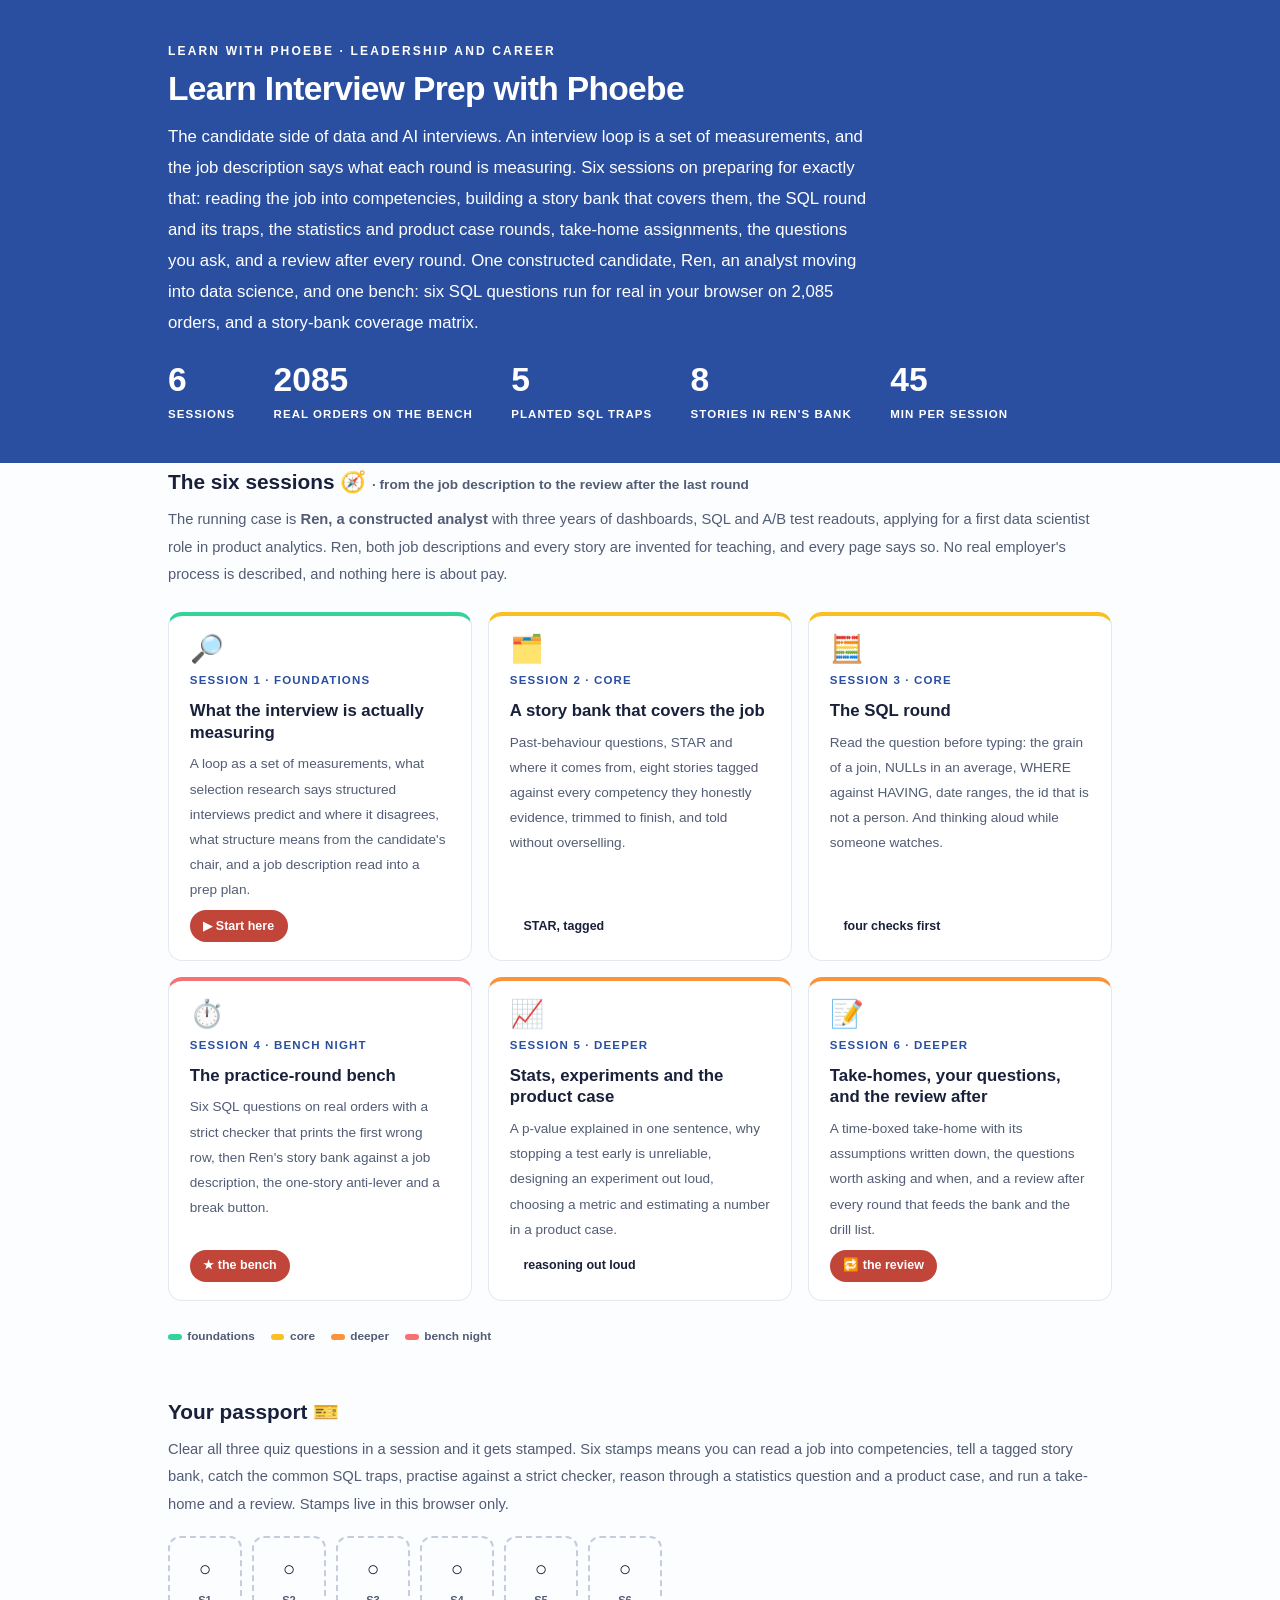
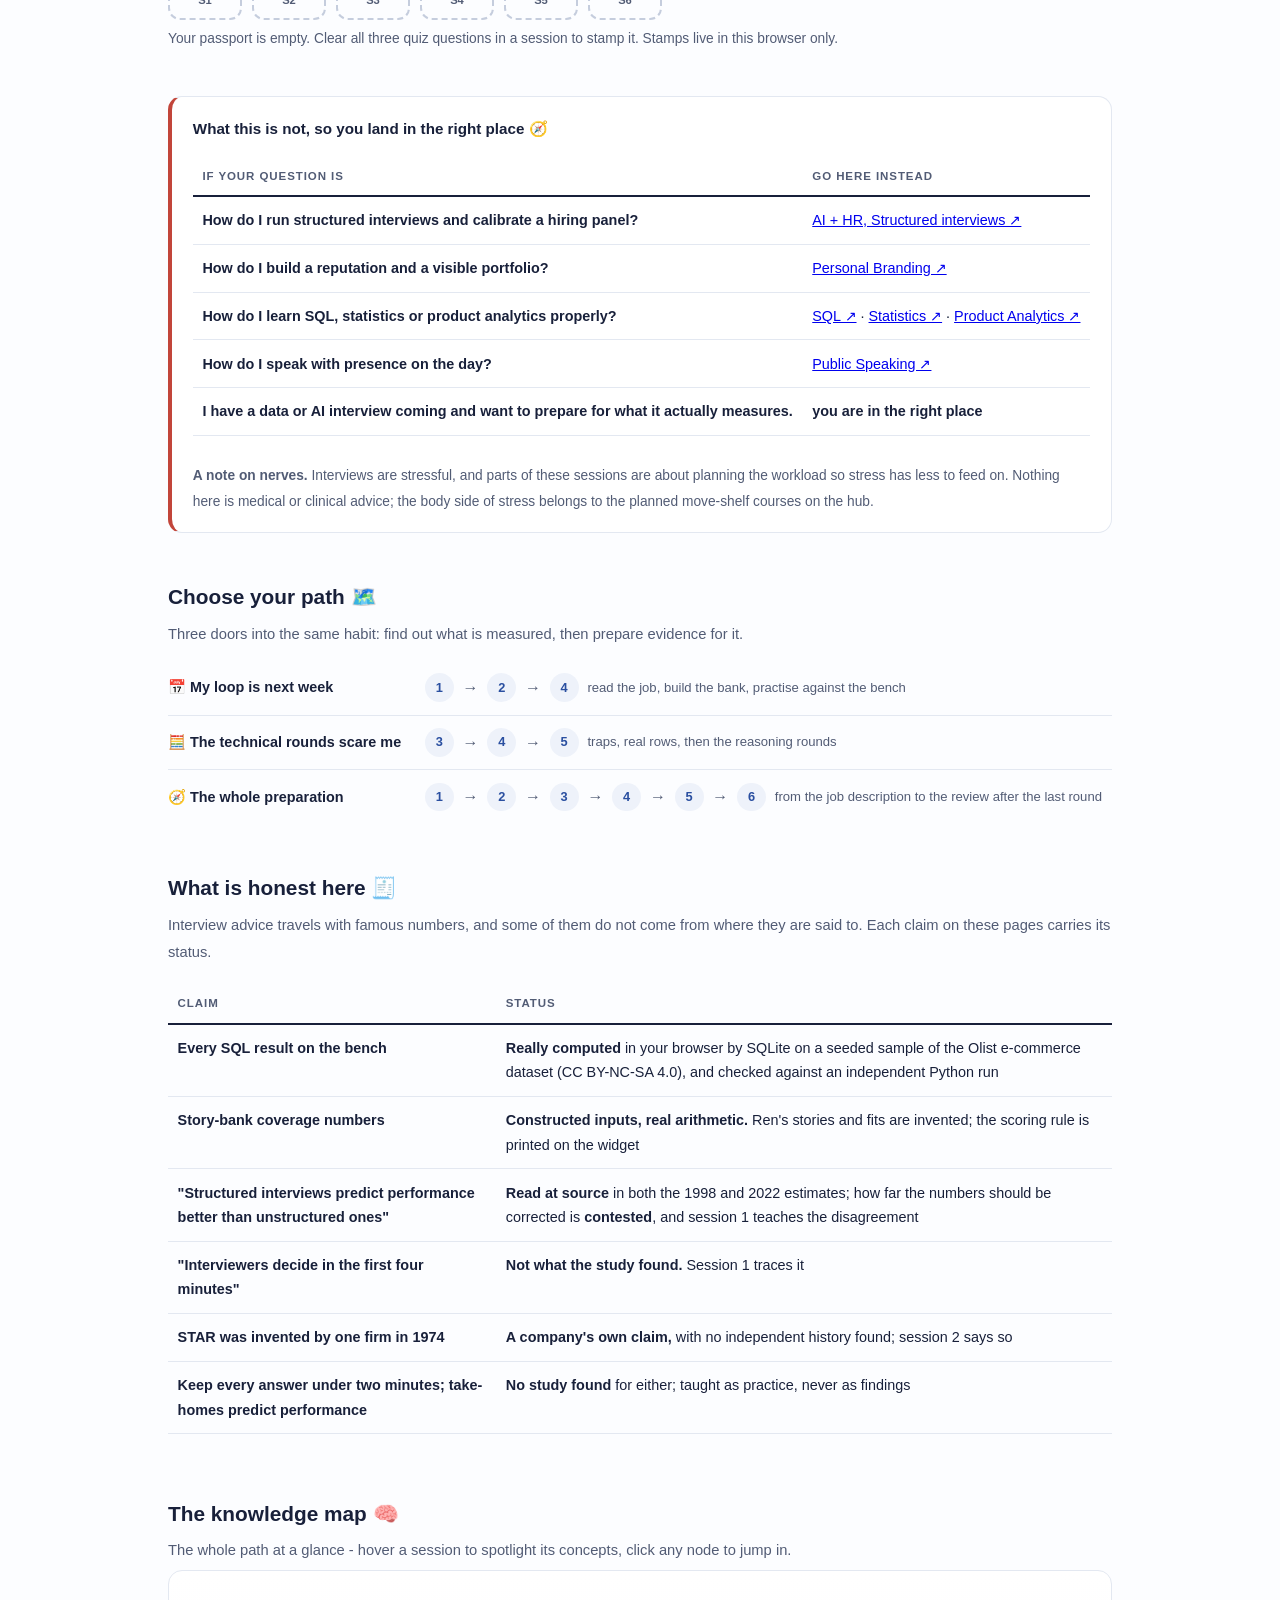
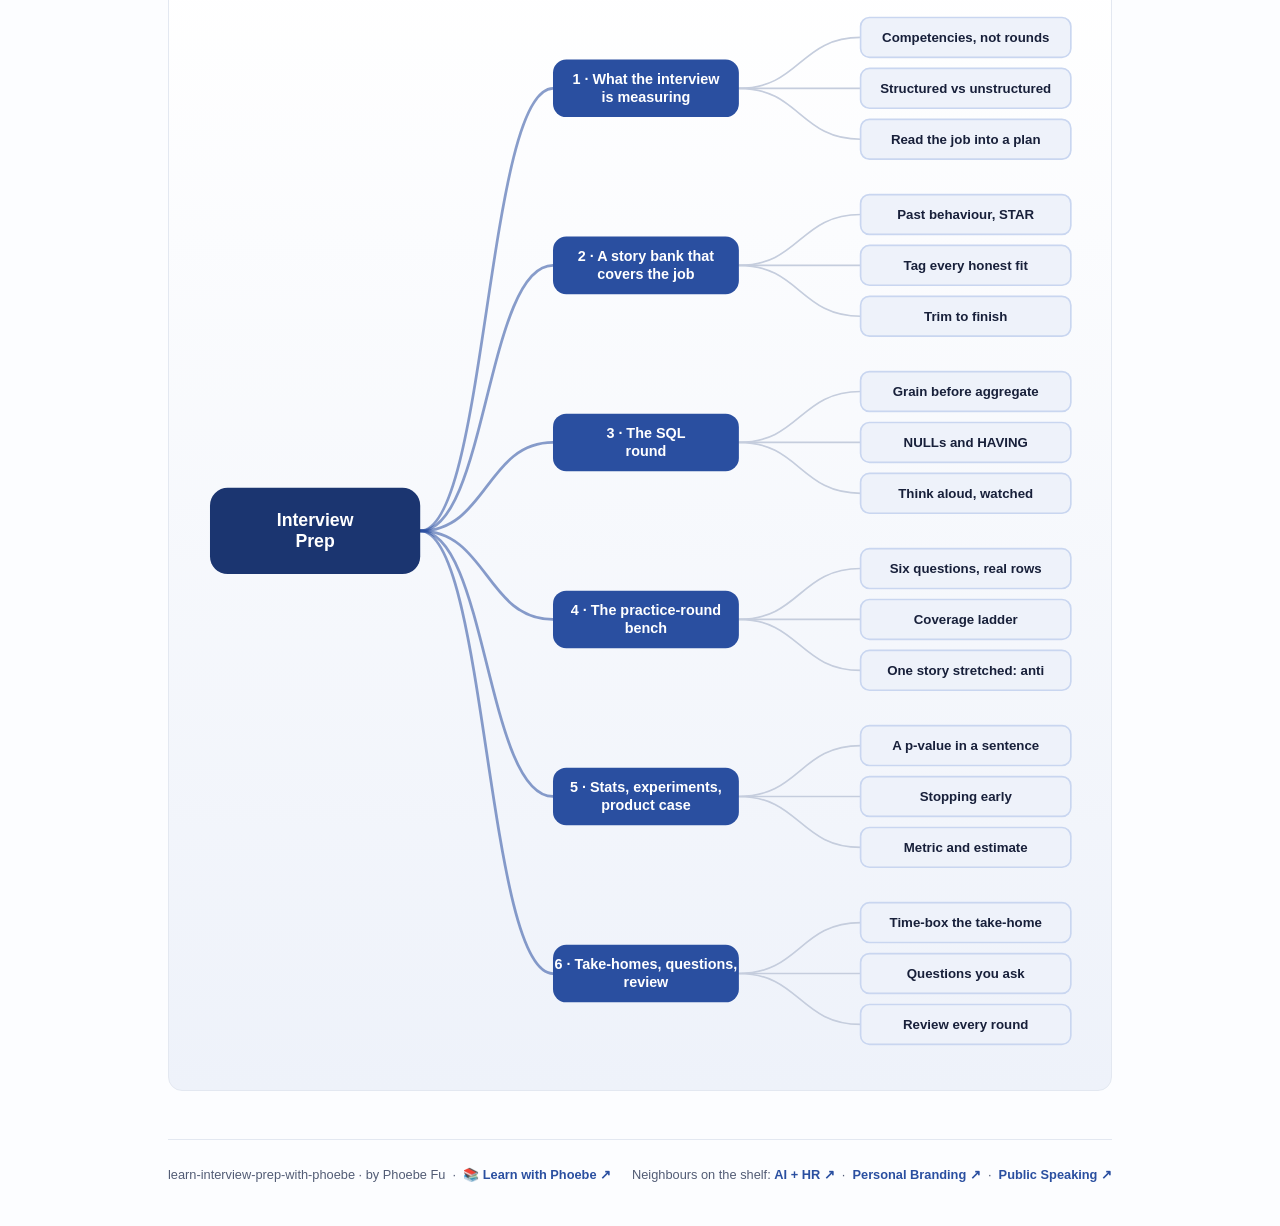
==== index.html @ da86c3b6 "Build learn-interview-prep-with-phoebe: six sessions, landing page and in-browser bench All pages pa" ====
<!DOCTYPE html>
<html lang="en">
<head>
<meta charset="UTF-8">
<meta name="viewport" content="width=device-width, initial-scale=1.0">
<!-- social:start -->
<meta name="description" content="Six sessions on the candidate side of data and AI interviews: reading a job description into competencies, a story bank that covers the job, the SQL round, a practice bench with six SQL questions run on real orders in your browser, the statistics and product case rounds, take-homes, the questions you ask and the review after. Free, by Phoebe Fu.">
<meta property="og:type" content="website">
<meta property="og:site_name" content="Learn with Phoebe">
<meta property="og:title" content="Learn Interview Prep with Phoebe">
<meta property="og:description" content="Prepare for what the interview measures. Six sessions, one constructed candidate, a real SQL round in your browser and a story-bank coverage matrix that can report a worse number.">
<meta property="og:url" content="https://phoebefu6.github.io/learn-interview-prep-with-phoebe/">
<meta property="og:image" content="https://phoebefu6.github.io/learn-interview-prep-with-phoebe/assets/og-cover.png">
<meta property="og:image:width" content="1200">
<meta property="og:image:height" content="630">
<meta name="twitter:card" content="summary_large_image">
<meta name="twitter:title" content="Learn Interview Prep with Phoebe">
<meta name="twitter:description" content="The candidate side of data and AI interviews: competencies, stories, SQL on real rows, and the review after.">
<meta name="twitter:image" content="https://phoebefu6.github.io/learn-interview-prep-with-phoebe/assets/og-cover.png">
<!-- social:end -->
<title>Learn Interview Prep with Phoebe</title>
<link rel="stylesheet" href="assets/style.css?v=15">
<style>

  .stats-row { display: flex; gap: 2.4rem; margin-top: 1.5rem; flex-wrap: wrap; }
  .stat b { display: block; font-size: 2.1rem; font-weight: 800; line-height: 1.05; font-variant-numeric: tabular-nums; }
  .stat span { font-size: .72rem; opacity: 1; text-transform: uppercase; letter-spacing: .09em; font-weight: 600; }

  .course-grid { display: grid; grid-template-columns: repeat(auto-fit, minmax(17rem, 1fr)); gap: 1rem; margin-top: 1.5rem; }
  .course-card {
    border: 1px solid var(--hairline);
    border-top: 4px solid var(--diff, var(--indigo));
    border-radius: var(--radius);
    padding: 1.2rem 1.3rem 1.1rem;
    display: flex;
    flex-direction: column;
    gap: .5rem;
    text-decoration: none;
    color: var(--ink);
    background: #fff;
    transition: box-shadow .15s ease, border-color .15s ease, transform .15s ease;
    position: relative;
  }
  .course-card:hover { border-color: var(--indigo-soft); border-top-color: var(--diff, var(--indigo)); box-shadow: 0 8px 28px rgba(var(--shadow-rgb),.16); transform: translateY(-3px); }
  .course-card .cicon { font-size: 1.7rem; line-height: 1; }
  .course-card .cnum { font-size: .72rem; font-weight: 700; color: var(--indigo); text-transform: uppercase; letter-spacing: .1em; }
  .course-card h3 { font-size: 1.05rem; font-weight: 800; line-height: 1.3; }
  .course-card p { font-size: .85rem; color: var(--muted); flex: 1; }
  .course-card .meta { display: flex; gap: .4rem; flex-wrap: wrap; }

  .diff-legend { display: flex; gap: 1rem; margin-top: 1.6rem; font-size: .74rem; color: var(--muted); font-weight: 600; flex-wrap: wrap; }
  .diff-legend i { display: inline-block; width: .85rem; height: .35rem; border-radius: 999px; margin-right: .35rem; vertical-align: middle; }

  .paths { margin-top: 2.6rem; }
  .paths h2 { font-size: 1.3rem; font-weight: 800; margin-bottom: .3rem; }
  .paths .plede { color: var(--muted); font-size: .92rem; margin-bottom: .8rem; }
  .path { display: flex; gap: .55rem; align-items: center; padding: .75rem 0; border-bottom: .5px solid var(--hairline); flex-wrap: wrap; }
  .path:last-child { border-bottom: none; }
  .path b { min-width: 15.5rem; font-size: .9rem; }
  .path .pstep { background: var(--indigo-50); color: var(--indigo); border-radius: 999px; padding: .16rem .68rem; font-weight: 700; font-size: .8rem; text-decoration: none; transition: all .12s ease; }
  .path .pstep:hover { background: var(--indigo); color: #fff; }
  .path .parr { color: var(--muted); font-weight: 700; }

  .mm-section { margin-top: 1.6rem; }
  .mm-section h2 { font-size: 1.3rem; font-weight: 800; margin-bottom: .2rem; }
  .mm-section .mm-lede { color: var(--muted); font-size: .92rem; margin-bottom: .4rem; }
  .mm-wrap { border: 1px solid var(--hairline); border-radius: var(--radius); background: linear-gradient(180deg,#fff,var(--indigo-50)); padding: .6rem; overflow-x: auto; }
  .mm-svg { width: 100%; height: auto; display: block; max-width: 60rem; margin: 0 auto; min-width: 34rem; }
  .mm-link { cursor: pointer; text-decoration: none; }
  .mm-node rect { transition: opacity .15s ease, filter .15s ease; }
  .mm-node text { pointer-events: none; }
  .mm-link:hover .mm-node rect { filter: brightness(1.06); }
  .mm-edge { transition: opacity .15s ease; }

  .not-this { border: 1px solid var(--hairline); border-left: 4px solid var(--clay); border-radius: var(--radius); background: #fff; padding: 1.1rem 1.3rem; margin-top: 1.2rem; }
  .not-this h3 { font-size: .95rem; font-weight: 800; margin-bottom: .5rem; }
</style>
</head>
<body>
<header class="masthead">
  <div class="wrap">
    <div class="eyebrow">Learn with Phoebe · Leadership and career</div>
    <h1>Learn <span class="accent">Interview Prep</span> with Phoebe</h1>
    <p class="sub">The candidate side of data and AI interviews. An interview loop is a set of measurements, and the job description says what each round is measuring. Six sessions on preparing for exactly that: reading the job into competencies, building a story bank that covers them, the SQL round and its traps, the statistics and product case rounds, take-home assignments, the questions you ask, and a review after every round. One constructed candidate, Ren, an analyst moving into data science, and one bench: six SQL questions run for real in your browser on 2,085 orders, and a story-bank coverage matrix.</p>
    <div class="stats-row">
      <div class="stat"><b data-count="6">6</b><span>sessions</span></div>
      <div class="stat"><b data-count="2085">2,085</b><span>real orders on the bench</span></div>
      <div class="stat"><b data-count="5">5</b><span>planted SQL traps</span></div>
      <div class="stat"><b data-count="8">8</b><span>stories in Ren's bank</span></div>
      <div class="stat"><b data-count="45">45</b><span>min per session</span></div>
    </div>
  </div>
</header>
<main class="wrap">
  <section class="section">
    <div class="paths" style="margin-top:0">
      <h2>The six sessions 🧭 <span style="font-size:.85rem;font-weight:600;color:var(--muted)">· from the job description to the review after the last round</span></h2>
      <p class="plede">The running case is <strong>Ren, a constructed analyst</strong> with three years of dashboards, SQL and A/B test readouts, applying for a first data scientist role in product analytics. Ren, both job descriptions and every story are invented for teaching, and every page says so. No real employer's process is described, and nothing here is about pay.</p>
    </div>
    <div class="course-grid">
      <a class="course-card" href="courses/01-what-the-interview-measures.html" style="--diff:#34D399">
        <span class="cicon">🔎</span>
        <span class="cnum">Session 1 · foundations</span>
        <h3>What the interview is actually measuring</h3>
        <p>A loop as a set of measurements, what selection research says structured interviews predict and where it disagrees, what structure means from the candidate's chair, and a job description read into a prep plan.</p>
        <span class="meta"><span class="pill amber">▶ Start here</span></span>
      </a>
      <a class="course-card" href="courses/02-a-story-bank.html" style="--diff:#FBBF24">
        <span class="cicon">🗂️</span>
        <span class="cnum">Session 2 · core</span>
        <h3>A story bank that covers the job</h3>
        <p>Past-behaviour questions, STAR and where it comes from, eight stories tagged against every competency they honestly evidence, trimmed to finish, and told without overselling.</p>
        <span class="meta"><span class="pill">STAR, tagged</span></span>
      </a>
      <a class="course-card" href="courses/03-the-sql-round.html" style="--diff:#FBBF24">
        <span class="cicon">🧮</span>
        <span class="cnum">Session 3 · core</span>
        <h3>The SQL round</h3>
        <p>Read the question before typing: the grain of a join, NULLs in an average, WHERE against HAVING, date ranges, the id that is not a person. And thinking aloud while someone watches.</p>
        <span class="meta"><span class="pill">four checks first</span></span>
      </a>
      <a class="course-card" href="courses/04-the-practice-round-bench.html" style="--diff:#F87171">
        <span class="cicon">⏱️</span>
        <span class="cnum">Session 4 · bench night</span>
        <h3>The practice-round bench</h3>
        <p>Six SQL questions on real orders with a strict checker that prints the first wrong row, then Ren's story bank against a job description, the one-story anti-lever and a break button.</p>
        <span class="meta"><span class="pill amber">★ the bench</span></span>
      </a>
      <a class="course-card" href="courses/05-stats-and-the-product-case.html" style="--diff:#FB923C">
        <span class="cicon">📈</span>
        <span class="cnum">Session 5 · deeper</span>
        <h3>Stats, experiments and the product case</h3>
        <p>A p-value explained in one sentence, why stopping a test early is unreliable, designing an experiment out loud, choosing a metric and estimating a number in a product case.</p>
        <span class="meta"><span class="pill">reasoning out loud</span></span>
      </a>
      <a class="course-card" href="courses/06-take-homes-and-the-review.html" style="--diff:#FB923C">
        <span class="cicon">📝</span>
        <span class="cnum">Session 6 · deeper</span>
        <h3>Take-homes, your questions, and the review after</h3>
        <p>A time-boxed take-home with its assumptions written down, the questions worth asking and when, and a review after every round that feeds the bank and the drill list.</p>
        <span class="meta"><span class="pill amber">🔁 the review</span></span>
      </a>
    </div>
    <div class="diff-legend">
      <span><i style="background:#34D399"></i>foundations</span>
      <span><i style="background:#FBBF24"></i>core</span>
      <span><i style="background:#FB923C"></i>deeper</span>
      <span><i style="background:#F87171"></i>bench night</span>
    </div>
  </section>
  <section class="section">
    <div class="paths" style="margin-top:0">
      <h2>Your passport 🎫</h2>
      <p class="plede">Clear all three quiz questions in a session and it gets stamped. Six stamps means you can read a job into competencies, tell a tagged story bank, catch the common SQL traps, practise against a strict checker, reason through a statistics question and a product case, and run a take-home and a review. Stamps live in this browser only.</p>
    </div>
    <div class="pp-strip"></div>
  </section>
  <section class="section">
    <div class="not-this">
      <h3>What this is not, so you land in the right place 🧭</h3>
      <table class="clean">
        <tr><th>If your question is</th><th>Go here instead</th></tr>
        <tr><td>How do I run structured interviews and calibrate a hiring panel?</td><td><a href="https://phoebefu6.github.io/learn-ai-hr-with-phoebe/courses/b5-structured-interviews.html">AI + HR, Structured interviews ↗</a></td></tr>
        <tr><td>How do I build a reputation and a visible portfolio?</td><td><a href="https://phoebefu6.github.io/learn-personal-branding-with-phoebe/">Personal Branding ↗</a></td></tr>
        <tr><td>How do I learn SQL, statistics or product analytics properly?</td><td><a href="https://phoebefu6.github.io/learn-sql-with-phoebe/">SQL ↗</a> · <a href="https://phoebefu6.github.io/learn-statistics-with-phoebe/">Statistics ↗</a> · <a href="https://phoebefu6.github.io/learn-product-analytics-with-phoebe/">Product Analytics ↗</a></td></tr>
        <tr><td>How do I speak with presence on the day?</td><td><a href="https://phoebefu6.github.io/learn-public-speaking-with-phoebe/">Public Speaking ↗</a></td></tr>
        <tr><td><strong>I have a data or AI interview coming and want to prepare for what it actually measures.</strong></td><td><strong>you are in the right place</strong></td></tr>
      </table>
      <p style="margin-top:.7rem;font-size:.86rem;color:var(--muted)"><strong>A note on nerves.</strong> Interviews are stressful, and parts of these sessions are about planning the workload so stress has less to feed on. Nothing here is medical or clinical advice; the body side of stress belongs to the planned move-shelf courses on the hub.</p>
    </div>
  </section>
  <section class="section">
    <div class="paths">
      <h2>Choose your path 🗺️</h2>
      <p class="plede">Three doors into the same habit: find out what is measured, then prepare evidence for it.</p>
      <div class="path"><b>📅 My loop is next week</b>
        <a class="pstep" href="courses/01-what-the-interview-measures.html">1</a><span class="parr">→</span>
        <a class="pstep" href="courses/02-a-story-bank.html">2</a><span class="parr">→</span>
        <a class="pstep" href="courses/04-the-practice-round-bench.html">4</a>
        <span style="font-size:.82rem;color:var(--muted)">read the job, build the bank, practise against the bench</span>
      </div>
      <div class="path"><b>🧮 The technical rounds scare me</b>
        <a class="pstep" href="courses/03-the-sql-round.html">3</a><span class="parr">→</span>
        <a class="pstep" href="courses/04-the-practice-round-bench.html">4</a><span class="parr">→</span>
        <a class="pstep" href="courses/05-stats-and-the-product-case.html">5</a>
        <span style="font-size:.82rem;color:var(--muted)">traps, real rows, then the reasoning rounds</span>
      </div>
      <div class="path"><b>🧭 The whole preparation</b>
        <a class="pstep" href="courses/01-what-the-interview-measures.html">1</a><span class="parr">→</span>
        <a class="pstep" href="courses/02-a-story-bank.html">2</a><span class="parr">→</span>
        <a class="pstep" href="courses/03-the-sql-round.html">3</a><span class="parr">→</span>
        <a class="pstep" href="courses/04-the-practice-round-bench.html">4</a><span class="parr">→</span>
        <a class="pstep" href="courses/05-stats-and-the-product-case.html">5</a><span class="parr">→</span>
        <a class="pstep" href="courses/06-take-homes-and-the-review.html">6</a>
        <span style="font-size:.82rem;color:var(--muted)">from the job description to the review after the last round</span>
      </div>
    </div>
  </section>
  <section class="section">
    <div class="paths" style="margin-top:0">
      <h2>What is honest here 🧾</h2>
      <p class="plede">Interview advice travels with famous numbers, and some of them do not come from where they are said to. Each claim on these pages carries its status.</p>
    </div>
    <table class="clean">
      <tr><th>Claim</th><th>Status</th></tr>
      <tr><td>Every SQL result on the bench</td><td><strong>Really computed</strong> in your browser by SQLite on a seeded sample of the Olist e-commerce dataset (CC BY-NC-SA 4.0), and checked against an independent Python run</td></tr>
      <tr><td>Story-bank coverage numbers</td><td><strong>Constructed inputs, real arithmetic.</strong> Ren's stories and fits are invented; the scoring rule is printed on the widget</td></tr>
      <tr><td>"Structured interviews predict performance better than unstructured ones"</td><td><strong>Read at source</strong> in both the 1998 and 2022 estimates; how far the numbers should be corrected is <strong>contested</strong>, and session 1 teaches the disagreement</td></tr>
      <tr><td>"Interviewers decide in the first four minutes"</td><td><strong>Not what the study found.</strong> Session 1 traces it</td></tr>
      <tr><td>STAR was invented by one firm in 1974</td><td><strong>A company's own claim,</strong> with no independent history found; session 2 says so</td></tr>
      <tr><td>Keep every answer under two minutes; take-homes predict performance</td><td><strong>No study found</strong> for either; taught as practice, never as findings</td></tr>
    </table>
  </section>
  <section class="section mm-section">
    <h2>The knowledge map 🧠</h2>
    <p class="mm-lede">The whole path at a glance - hover a session to spotlight its concepts, click any node to jump in.</p>
    <div class="mm-wrap"><div id="mindmap"></div></div>
  </section>
  <footer class="pagefoot">
    <span>learn-interview-prep-with-phoebe · by Phoebe Fu &nbsp;·&nbsp; 📚 <a href="https://phoebefu6.github.io/learn-with-phoebe/">Learn with Phoebe ↗</a></span>
    <span>Neighbours on the shelf: <a href="https://phoebefu6.github.io/learn-ai-hr-with-phoebe/">AI + HR ↗</a> &nbsp;·&nbsp; <a href="https://phoebefu6.github.io/learn-personal-branding-with-phoebe/">Personal Branding ↗</a> &nbsp;·&nbsp; <a href="https://phoebefu6.github.io/learn-public-speaking-with-phoebe/">Public Speaking ↗</a></span>
  </footer>
</main>
<script>
window.MINDMAP_DATA = {
 "title": "Interview\nPrep",
 "centerColor": "#1B3570",
 "sessions": [
  {
   "label": "What the interview\nis measuring",
   "href": "courses/01-what-the-interview-measures.html",
   "color": "#34D399",
   "concepts": [
    {
     "label": "Competencies, not rounds",
     "href": "courses/01-what-the-interview-measures.html"
    },
    {
     "label": "Structured vs unstructured",
     "href": "courses/01-what-the-interview-measures.html"
    },
    {
     "label": "Read the job into a plan",
     "href": "courses/01-what-the-interview-measures.html"
    }
   ]
  },
  {
   "label": "A story bank that\ncovers the job",
   "href": "courses/02-a-story-bank.html",
   "color": "#FBBF24",
   "concepts": [
    {
     "label": "Past behaviour, STAR",
     "href": "courses/02-a-story-bank.html"
    },
    {
     "label": "Tag every honest fit",
     "href": "courses/02-a-story-bank.html"
    },
    {
     "label": "Trim to finish",
     "href": "courses/02-a-story-bank.html"
    }
   ]
  },
  {
   "label": "The SQL\nround",
   "href": "courses/03-the-sql-round.html",
   "color": "#FBBF24",
   "concepts": [
    {
     "label": "Grain before aggregate",
     "href": "courses/03-the-sql-round.html"
    },
    {
     "label": "NULLs and HAVING",
     "href": "courses/03-the-sql-round.html"
    },
    {
     "label": "Think aloud, watched",
     "href": "courses/03-the-sql-round.html"
    }
   ]
  },
  {
   "label": "The practice-round\nbench",
   "href": "courses/04-the-practice-round-bench.html",
   "color": "#F87171",
   "concepts": [
    {
     "label": "Six questions, real rows",
     "href": "courses/04-the-practice-round-bench.html"
    },
    {
     "label": "Coverage ladder",
     "href": "courses/04-the-practice-round-bench.html"
    },
    {
     "label": "One story stretched: anti",
     "href": "courses/04-the-practice-round-bench.html"
    }
   ]
  },
  {
   "label": "Stats, experiments,\nproduct case",
   "href": "courses/05-stats-and-the-product-case.html",
   "color": "#FB923C",
   "concepts": [
    {
     "label": "A p-value in a sentence",
     "href": "courses/05-stats-and-the-product-case.html"
    },
    {
     "label": "Stopping early",
     "href": "courses/05-stats-and-the-product-case.html"
    },
    {
     "label": "Metric and estimate",
     "href": "courses/05-stats-and-the-product-case.html"
    }
   ]
  },
  {
   "label": "Take-homes, questions,\nreview",
   "href": "courses/06-take-homes-and-the-review.html",
   "color": "#FB923C",
   "concepts": [
    {
     "label": "Time-box the take-home",
     "href": "courses/06-take-homes-and-the-review.html"
    },
    {
     "label": "Questions you ask",
     "href": "courses/06-take-homes-and-the-review.html"
    },
    {
     "label": "Review every round",
     "href": "courses/06-take-homes-and-the-review.html"
    }
   ]
  }
 ]
};
</script>
<script src="assets/mindmap.js?v=1"></script>
<script src="assets/app.js?v=15"></script>
</body>
</html>
---- assets/style.css ----
/* learn-interview-prep-with-phoebe - editorial bold design system
   Accent: cobalt #2A4FA0 · Deep cobalt #1B3570 · Mid cobalt #3A5FB0 · Contrast: coral #C2453A
   (CSS var names still read --indigo/--amber; they hold cobalt and coral.)
   Light surfaces only: the code box and the lightbox scrim are light tints. */

:root {
  --indigo: #2A4FA0;
  --indigo-deep: #1B3570;
  --indigo-mid: #3A5FB0;
  --indigo-soft: #C9D6F0;
  --indigo-50: #EEF2FA;
  --ink: #18203A;
  --muted: #525C75;
  --faint: #C5CDDD;
  --hairline: #E3E8F1;
  --clay: #C2453A;
  --clay-ink: #8E2A22;
  --amber: #C2453A;
  --amber-ink: #8E2A22;
  --amber-50: #FBECEA;
  --paper: #FCFDFF;
  --code-bg: #F4F6FC;
  --code-ink: #18203A;
  --scrim-rgb: 250,251,255;
  --shadow-rgb: 42,79,160;
  --radius: 14px;
}

* { margin: 0; padding: 0; box-sizing: border-box; }

html { font-size: 16px; scroll-behavior: smooth; }
html.zoom-125 { font-size: 20px; }
html.zoom-150 { font-size: 24px; }

body {
  font-family: "Inter", -apple-system, BlinkMacSystemFont, "Segoe UI", Roboto, sans-serif;
  background: var(--paper);
  color: var(--ink);
  line-height: 1.85;
  font-feature-settings: "tnum";
}

.wrap { max-width: 62rem; margin: 0 auto; padding: 0 1.5rem; }

/* ---------- header band ---------- */
.masthead {
  background: var(--indigo);
  color: #fff;
  padding: 2.5rem 0 2.25rem;
}
.masthead .eyebrow {
  font-size: .75rem;
  letter-spacing: .18em;
  text-transform: uppercase;
  opacity: 1;
  font-weight: 600;
}
.masthead h1 {
  font-size: 2.1rem;
  line-height: 1.15;
  font-weight: 800;
  margin: .5rem 0 .75rem;
  letter-spacing: -.02em;
}
.masthead h1 .accent { color: inherit; }
.masthead .sub { font-size: 1.05rem; opacity: 1; max-width: 44rem; }

.chip-row { display: flex; flex-wrap: wrap; gap: .5rem; margin-top: 1.1rem; }
.chip {
  display: inline-flex;
  align-items: center;
  gap: .35rem;
  border-radius: 999px;
  padding: .25rem .8rem;
  font-size: .78rem;
  font-weight: 600;
  white-space: nowrap;
}
.chip.level { background: #fff; color: var(--indigo); }
.chip.audience { background: rgba(255,255,255,.08); color: #fff; border: 1px solid rgba(255,255,255,.35); }
.chip.time { background: var(--ink); color: #fff; font-variant-numeric: tabular-nums; }


/* ---------- agenda band ----------
   Recovered 2026-09-02. These six repos were scaffolded from a stylesheet that had
   lost this block, so .agenda rendered as run-on inline text ~700px tall inside the
   masthead. 87 of 93 repos carry it; these were the exception, and they were also the
   six the estate sweep could not see. See course-builder/references/field-notes.md.

   .a3 does NOT reuse the donor's `color: var(--amber-ink)`: that pair falls below
   4.5:1 against --amber in all six palettes, which is the same failure the sweep
   flags on the wellbeing courses. The literal below is the darkest tone of this
   repo's own amber-ink that clears 4.5:1, so the band stays bright. Recompute it if
   --amber changes. */
.agenda {
  display: flex;
  border-radius: 999px;
  overflow: hidden;
  margin: 1.4rem 0 0;
  font-size: .72rem;
  font-weight: 600;
  text-align: center;
  color: #fff;
}
.agenda span { padding: .45rem .3rem; white-space: nowrap; overflow: hidden; text-overflow: ellipsis; }
.agenda .a1 { background: var(--indigo-deep); }
.agenda .a2 { background: var(--indigo-mid); }
.agenda .a3 { background: var(--amber); color: #FFFFFF; }
.agenda .a4 { background: var(--indigo-soft); color: var(--ink); }

/* ---------- toolbar ---------- */
.toolbar {
  position: sticky;
  top: 0;
  z-index: 40;
  background: rgba(255,255,255,.94);
  backdrop-filter: blur(6px);
  border-bottom: 1px solid var(--hairline);
  padding: .55rem 0;
}
.toolbar .wrap { display: flex; align-items: center; gap: .5rem; flex-wrap: nowrap; }
.toolbar .crumb { font-size: .8rem; color: var(--muted); font-weight: 600; margin-right: auto; min-width: 0; white-space: nowrap; overflow: hidden; text-overflow: ellipsis; }
.toolbar .btn { white-space: nowrap; flex: none; padding: .38rem .8rem; font-size: .78rem; line-height: 1.2; }
.toolbar .crumb a { color: var(--indigo); text-decoration: none; }
.btn {
  border: 1px solid var(--hairline);
  background: #fff;
  color: var(--ink);
  border-radius: 999px;
  padding: .35rem .9rem;
  font-size: .78rem;
  font-weight: 600;
  cursor: pointer;
  font-family: inherit;
  transition: all .15s ease;
}
.btn:hover { border-color: var(--indigo); color: var(--indigo); }
.btn.primary { background: var(--indigo); border-color: var(--indigo); color: #fff; }
.btn.primary:hover { background: var(--indigo-deep); }

/* ---------- sections ---------- */
main { padding: 2.5rem 0 4rem; }

.section { margin-bottom: 2.8rem; }
.section-kicker { margin-bottom: 1rem; }
.section-kicker .klabel {
  display: block;
  font-size: .72rem;
  text-transform: uppercase;
  letter-spacing: .1em;
  color: var(--indigo);
  font-weight: 700;
  margin-bottom: .35rem;
}
.section-kicker h2 {
  font-size: 1.45rem;
  font-weight: 800;
  letter-spacing: -.01em;
  display: flex;
  align-items: center;
  gap: .7rem;
  flex-wrap: wrap;
}
.section-kicker .tag {
  border-radius: 999px;
  padding: .18rem .7rem;
  font-size: .7rem;
  font-weight: 700;
  text-transform: uppercase;
  letter-spacing: .08em;
}
.tag.concept { background: var(--indigo-50); color: var(--indigo); }
.tag.demo { background: var(--amber-50); color: var(--amber-ink); }
.tag.exercise { background: var(--ink); color: #fff; }

.lede { color: var(--muted); max-width: 46rem; margin-bottom: 1.4rem; line-height: 1.8; }

/* live vs self-study markers on cards */
.mode {
  font-size: .64rem;
  font-weight: 700;
  text-transform: uppercase;
  letter-spacing: .07em;
  padding: .14rem .6rem;
  border-radius: 999px;
  flex: none;
}
.mode.live { background: var(--indigo); color: #fff; }
.mode.self { background: #fff; color: var(--muted); border: 1px solid var(--hairline); }

/* ---------- accordions ---------- */
details.card {
  border: 1px solid var(--hairline);
  border-radius: var(--radius);
  margin-bottom: .8rem;
  overflow: hidden;
  background: #fff;
}
details.card[open] { border-color: var(--indigo-soft); box-shadow: 0 8px 28px rgba(var(--shadow-rgb),.08); }
details.card summary {
  list-style: none;
  cursor: pointer;
  padding: 1rem 1.25rem;
  display: flex;
  align-items: center;
  gap: .75rem;
  font-weight: 700;
  font-size: 1.02rem;
  user-select: none;
}
details.card summary::-webkit-details-marker { display: none; }
details.card summary .dot {
  width: .6rem; height: .6rem;
  border-radius: 999px;
  background: var(--indigo);
  flex: none;
}
details.card summary .mini { margin-left: auto; font-size: .72rem; color: var(--muted); font-weight: 600; white-space: nowrap; }
details.card summary .caret { transition: transform .2s ease; color: var(--indigo); font-size: .8rem; }
details.card[open] summary .caret { transform: rotate(90deg); }
details.card .body { padding: 0 1.25rem 1.4rem; border-top: 1px solid var(--hairline); padding-top: 1.15rem; }
details.card .body p { margin-bottom: 1.05rem; max-width: 48rem; }
details.card .body p:last-child { margin-bottom: 0; }
details.card .body ul, details.card .body ol { margin: 0 0 1.1rem 1.2rem; max-width: 47rem; }
details.card .body li { margin-bottom: .65rem; }
details.card .body h4 { font-size: .95rem; font-weight: 700; margin: 1.1rem 0 .45rem; }
details.card .body h4:first-child { margin-top: 0; }

/* ---------- pills & legends ---------- */
.legend { display: flex; flex-wrap: wrap; gap: .5rem; margin: 0 0 1.2rem; }
.pill {
  display: inline-flex;
  align-items: center;
  gap: .4rem;
  border-radius: 999px;
  padding: .28rem .85rem;
  font-size: .78rem;
  font-weight: 600;
}
.pill.solid { background: var(--indigo); color: #fff; }
.pill.light { background: var(--indigo-50); color: var(--indigo); }
.pill.inkpill { background: var(--ink); color: #fff; }
.pill.amber, .pill.peach { background: var(--amber); color: #fff; }
.pill.bare { color: var(--muted); }

/* ---------- 4D grid ---------- */
.grid-2 { display: grid; grid-template-columns: repeat(auto-fit, minmax(15rem, 1fr)); gap: .8rem; margin: .5rem 0 1rem; }
.d-card {
  border: 1px solid var(--hairline);
  border-left: 4px solid var(--indigo);
  border-radius: 10px;
  padding: 1rem 1.1rem;
}
.d-card h4 { font-size: .95rem; margin-bottom: .3rem; }
.d-card h4 .lead-letter { color: var(--indigo); }
.d-card p { font-size: .86rem; color: var(--muted); margin: 0; }

/* ---------- tables ---------- */
table.clean { width: 100%; border-collapse: collapse; font-size: .9rem; margin: .4rem 0 1rem; }
table.clean th {
  text-align: left;
  font-size: .72rem;
  text-transform: uppercase;
  letter-spacing: .08em;
  color: var(--muted);
  padding: .5rem .6rem;
  border-bottom: 2px solid var(--ink);
}
table.clean td { padding: .7rem .6rem; border-bottom: .5px solid var(--hairline); vertical-align: top; line-height: 1.7; }
table.clean td:first-child { font-weight: 600; }

/* ---------- prompt boxes ---------- */
.prompt-box{
  position: relative;
  background: #EEF2FA;
  border: 1px solid #E3E8F1;
  color: #18203A;
  border-radius: var(--radius);
  padding: 1.1rem 1.2rem;
  margin: 1rem 0 1.2rem;
  font-family: "SF Mono", ui-monospace, Menlo, Consolas, monospace;
  font-size: .84rem;
  line-height: 1.65;
  white-space: pre-wrap;
  word-break: break-word;
}
.prompt-box .label{
  position: absolute;
  top: -0.7rem;
  left: 1rem;
  background: #2A4FA0;
  color: #FFFFFF;
  font-family: "Inter", -apple-system, sans-serif;
  font-size: .68rem;
  font-weight: 700;
  letter-spacing: .06em;
  text-transform: uppercase;
  border-radius: 999px;
  padding: .15rem .7rem;
}
.prompt-box.bad .label { background: var(--faint); color: var(--ink); }
.prompt-box.good .label { background: var(--amber); color: #fff; }
.copy-btn{
  position: absolute;
  top: .7rem;
  right: .7rem;
  background: var(--indigo-50);
  border: 1px solid var(--faint);
  color: var(--indigo-deep);
  border-radius: 999px;
  padding: .25rem .8rem;
  font-size: .72rem;
  font-weight: 600;
  cursor: pointer;
  font-family: "Inter", -apple-system, sans-serif;
  transition: background .15s ease;
}
.copy-btn:hover { background: var(--indigo-soft); }
.copy-btn.copied { background: var(--amber); border-color: var(--amber); color: #fff; }

/* ---------- demo steps ---------- */
.steps { counter-reset: step; margin: .6rem 0 1rem; }
.step {
  display: grid;
  grid-template-columns: max-content minmax(0, 1fr);
  column-gap: .9rem;
  row-gap: .2rem;
  padding: .85rem 0;
  border-bottom: .5px solid var(--hairline);
}
.step > * { grid-column: 2; min-width: 0; }
.step > .prompt-box { margin: .8rem 0 .4rem; }
.step:last-child { border-bottom: none; }
.step::before {
  counter-increment: step;
  content: counter(step);
  flex: none;
  width: 1.7rem; height: 1.7rem;
  border-radius: 999px;
  background: var(--indigo-50);
  color: var(--indigo);
  font-weight: 700;
  font-size: .85rem;
  display: inline-flex;
  align-items: center;
  justify-content: center;
  margin-top: .1rem;
}
.step p { margin: 0; }
/* A code box inside a step sits BELOW the step text at full width. Without this the flex row
 * puts it in a half-width column beside the text and wraps code mid-token. */
.step { flex-wrap: wrap; }
.step > p { flex: 1 1 0; min-width: 0; }
.step > .prompt-box { flex: 1 1 100%; margin: .7rem 0 .2rem; word-break: normal; overflow-x: auto; }

/* ---------- callouts ---------- */
.callout {
  border-radius: var(--radius);
  padding: 1rem 1.2rem;
  margin: 1rem 0;
  font-size: .92rem;
}
.callout.tip { background: var(--indigo-50); border-left: 4px solid var(--indigo); }
.callout.win { background: var(--amber-50); border-left: 4px solid var(--amber); }
.callout strong:first-child { display: block; margin-bottom: .2rem; }

.callout.example {
  background: #FFFFFF;
  border: 1px solid var(--hairline);
  border-left: 4px solid var(--amber);
  font-size: .9rem;
}
.callout.example .ex-pill {
  display: inline-block;
  background: var(--amber);
  color: #fff;
  border-radius: 999px;
  padding: .15rem .7rem;
  font-size: .68rem;
  font-weight: 700;
  text-transform: uppercase;
  letter-spacing: .06em;
  margin-bottom: .5rem;
}
.callout.example p { margin: 0 0 .75rem; max-width: 47rem; }
.callout.example p:last-child { margin-bottom: 0; }
.callout.example ul { margin: 0 0 0 1.1rem; max-width: 46rem; }
.callout.example li { margin-bottom: .6rem; }
.callout.example li:last-child { margin-bottom: 0; }

/* ---------- zoomable figures ---------- */
figure.zoomable {
  border: 1px solid var(--hairline);
  border-radius: var(--radius);
  padding: 1.2rem;
  margin: 1rem 0 1.4rem;
  cursor: zoom-in;
  transition: box-shadow .15s ease;
  background: #fff;
}
figure.zoomable:hover { box-shadow: 0 8px 28px rgba(var(--shadow-rgb),.12); }
figure.zoomable svg, figure.zoomable img { width: 100%; height: auto; display: block; }
figure.zoomable figcaption {
  margin-top: .6rem;
  font-size: .76rem;
  color: var(--muted);
  font-weight: 600;
  display: flex;
  align-items: center;
  gap: .4rem;
}

.lightbox{
  position: fixed;
  inset: 0;
  z-index: 100;
  background: rgba(var(--scrim-rgb),.9);
  display: none;
  align-items: center;
  justify-content: center;
  padding: 3vh 3vw;
  cursor: zoom-out;
}
.lightbox.open { display: flex; }
.lightbox .inner{
  background: #fff;
  border: 1px solid #E3E8F1;
  box-shadow: 0 10px 40px rgba(42,33,23,.14);
  border-radius: var(--radius);
  padding: 2rem;
  max-width: 94vw;
  max-height: 92vh;
  overflow: auto;
}
.lightbox .inner svg, .lightbox .inner img { width: min(88vw, 70rem); height: auto; }
.lightbox .close-hint{
  position: fixed;
  top: 1rem; right: 1.4rem;
  color: var(--ink);
  font-size: .8rem;
  font-weight: 600;
  opacity: 1;
}

/* ---------- courses covered ---------- */
.covered { border: 1px solid var(--hairline); border-radius: var(--radius); overflow: hidden; }
.covered-row {
  display: flex;
  align-items: baseline;
  gap: .8rem;
  padding: .75rem 1.1rem;
  border-bottom: .5px solid var(--hairline);
  font-size: .9rem;
}
.covered-row:last-child { border-bottom: none; }
.covered-row .status { flex: none; }
.covered-row .name { font-weight: 600; }
.covered-row .note { margin-left: auto; color: var(--muted); font-size: .78rem; text-align: right; }

/* ---------- cheat sheet footer ---------- */
.cheat{
  background: var(--indigo-50);
  color: var(--ink);
  border: 1px solid var(--indigo-soft);
  border-radius: var(--radius);
  padding: 1.6rem 1.6rem 1.3rem;
  margin-top: 3rem;
}
.cheat h3 { font-size: 1.1rem; margin-bottom: 1rem; }
.cheat h3 span { color: var(--indigo); }
.cheat .grid-2 { gap: 1rem; }
.cheat .cheat-item { border-left: 3px solid var(--indigo-mid); padding-left: .8rem; }
.cheat .cheat-item b { display: block; font-size: .85rem; color: var(--indigo-deep); }
.cheat .cheat-item span { font-size: .82rem; color: var(--ink); }

footer.pagefoot {
  border-top: 1px solid var(--hairline);
  margin-top: 3rem;
  padding: 1.4rem 0 2.5rem;
  font-size: .8rem;
  color: var(--muted);
  display: flex;
  justify-content: space-between;
  flex-wrap: wrap;
  gap: .8rem;
}
footer.pagefoot a { color: var(--indigo); text-decoration: none; font-weight: 600; }

/* ---------- wayfinding: reading progress + section dots + part numbers ---------- */

#progress-bar {
  position: fixed;
  top: 0; left: 0;
  height: 3px;
  width: 0;
  background: linear-gradient(90deg, var(--indigo), var(--amber));
  z-index: 90;
}

.pagenav {
  position: fixed;
  right: 1.1rem;
  top: 50%;
  transform: translateY(-50%);
  z-index: 50;
  display: flex;
  flex-direction: column;
  gap: .55rem;
}
.pagenav a {
  width: .68rem; height: .68rem;
  border-radius: 999px;
  background: #fff;
  border: 2px solid var(--faint);
  display: block;
  position: relative;
  transition: all .15s ease;
}
.pagenav a:hover { border-color: var(--indigo); transform: scale(1.3); }
.pagenav a.active { background: var(--indigo); border-color: var(--indigo); }
.pagenav a .nlabel {
  position: absolute;
  right: 1.4rem;
  top: 50%;
  transform: translateY(-50%);
  background: #fff;
  color: var(--ink);
  border: 1px solid var(--faint);
  font-size: .7rem;
  font-weight: 600;
  padding: .22rem .65rem;
  border-radius: 6px;
  white-space: nowrap;
  opacity: 0;
  pointer-events: none;
  transition: opacity .15s ease;
}
.pagenav a:hover .nlabel { opacity: 1; }
@media (max-width: 74rem) { .pagenav { display: none; } }

main { counter-reset: partnum -1; }
.section .section-kicker { position: relative; }
.section .section-kicker::before {
  counter-increment: partnum;
  content: counter(partnum, decimal-leading-zero);
  position: absolute;
  right: 0;
  top: -1.2rem;
  font-size: 4.4rem;
  font-weight: 800;
  color: var(--indigo-50);
  line-height: 1;
  font-variant-numeric: tabular-nums;
  pointer-events: none;
  z-index: 0;
}
.section .section-kicker > * { position: relative; z-index: 1; }

details.card summary { transition: background .15s ease; }
details.card summary:hover { background: #EEF2FA; }

/* ---------- journey strip: you are here in the series ---------- */
.journey {
  display: flex;
  align-items: center;
  gap: .45rem;
  margin-top: 1.1rem;
  flex-wrap: wrap;
}
.journey .jlabel { font-size: .7rem; font-weight: 700; text-transform: uppercase; letter-spacing: .09em; opacity: 1; margin-right: .3rem; }
.journey a {
  width: 1.7rem; height: 1.7rem;
  border-radius: 999px;
  display: inline-flex;
  align-items: center;
  justify-content: center;
  font-size: .8rem;
  font-weight: 700;
  text-decoration: none;
  color: #fff;
  border: 1.5px solid rgba(255,255,255,.45);
  transition: all .15s ease;
  font-variant-numeric: tabular-nums;
}
.journey a:hover { border-color: #fff; transform: scale(1.12); }
.journey a.here { background: #fff; color: var(--indigo); border-color: #fff; }
.journey a.dd-chip { width: auto; border-radius: 999px; padding: 0 .7rem; font-size: .72rem; }

/* ---------- check-yourself quiz ---------- */
.quiz-q {
  border: 1px solid var(--hairline);
  border-radius: var(--radius);
  padding: 1.1rem 1.25rem 1rem;
  margin-bottom: .9rem;
  background: #fff;
}
.quiz-q .qtext { font-weight: 700; margin-bottom: .7rem; }
.quiz-q .qopt {
  display: block;
  width: 100%;
  text-align: left;
  background: #fff;
  border: 1px solid var(--hairline);
  border-radius: 10px;
  padding: .6rem .9rem;
  margin-bottom: .5rem;
  font-size: .9rem;
  font-family: inherit;
  color: var(--ink);
  cursor: pointer;
  transition: all .15s ease;
}
.quiz-q .qopt:hover { border-color: var(--indigo); background: var(--indigo-50); }
.quiz-q .qopt.correct { background: var(--indigo); border-color: var(--indigo); color: #fff; font-weight: 600; }
.quiz-q .qopt.correct::after { content: "  ✓"; }
.quiz-q .qopt.wrong { background: #FEF2F2; border-color: #FCA5A5; color: #991B1B; animation: qshake .3s ease; }
.quiz-q .qopt.wrong::after { content: "  ✗ try again"; font-size: .78rem; }
.quiz-q .qopt:disabled { cursor: default; }
.quiz-q .qwhy {
  display: none;
  background: var(--amber-50);
  border-left: 4px solid var(--amber);
  border-radius: 8px;
  padding: .6rem .9rem;
  font-size: .86rem;
  margin-top: .3rem;
}
.quiz-q.answered .qwhy { display: block; }
@keyframes qshake {
  0%, 100% { transform: translateX(0); }
  25% { transform: translateX(-5px); }
  75% { transform: translateX(5px); }
}
.quiz-score { font-weight: 700; color: var(--indigo); margin-top: .4rem; }

@media (prefers-reduced-motion: reduce) {
  .quiz-q .qopt.wrong { animation: none; }
  .journey a:hover { transform: none; }
}

/* ---------- micro-interactions (react-bits inspired, vanilla) ---------- */

/* BlurText: staggered word reveal on the masthead headline */
.masthead h1 .bw {
  display: inline-block;
  opacity: 0;
  filter: blur(8px);
  transform: translateY(.35em);
  animation: bw-in .7s cubic-bezier(.22,.9,.35,1) forwards;
  animation-delay: var(--bw-delay, 0s);
}
@keyframes bw-in {
  to { opacity: 1; filter: blur(0); transform: translateY(0); }
}

/* SpotlightCard: cursor-following highlight on accordion cards */
details.card { position: relative; }
details.card::after {
  content: "";
  position: absolute;
  inset: 0;
  pointer-events: none;
  opacity: 0;
  transition: opacity .3s ease;
  background: radial-gradient(320px circle at var(--mx, 50%) var(--my, 50%), rgba(var(--shadow-rgb),.09), transparent 65%);
}
details.card:hover::after { opacity: 1; }

/* ScrollReveal: sections rise in as they enter the viewport */
.js-reveal .section {
  opacity: 0;
  transform: translateY(16px);
  transition: opacity .6s ease, transform .6s cubic-bezier(.22,.9,.35,1);
}
.js-reveal .section.revealed { opacity: 1; transform: none; }

@media (prefers-reduced-motion: reduce) {
  .masthead h1 .bw { animation: none; opacity: 1; filter: none; transform: none; }
  details.card::after { display: none; }
  .js-reveal .section { opacity: 1; transform: none; transition: none; }
}

@media (max-width: 40rem) {
  .masthead h1 { font-size: 1.6rem; }
  
  .toolbar .crumb { display: none; }
}

@media print {
  .toolbar, .copy-btn { display: none; }
  details.card { border: 1px solid #ccc; }
}

/* ---------- live SQL playground (sql-live.js) ---------- */
.sqlbox {
  border: 1px solid var(--hairline);
  border-radius: var(--radius);
  background: #fff;
  overflow: hidden;
  margin: 1rem 0 1.4rem;
  box-shadow: 0 8px 28px rgba(var(--shadow-rgb),.06);
}
.sql-bar {
  display: flex; align-items: center; gap: .5rem;
  padding: .5rem .8rem;
  background: var(--indigo-deep);
  color: #fff;
}
.sql-dot { width: .6rem; height: .6rem; border-radius: 999px; background: var(--amber); flex: none; }
.sql-title { font-size: .76rem; font-weight: 600; letter-spacing: .02em; opacity: .92; }
.sql-spacer { margin-left: auto; }
.sql-btn {
  border: 1px solid rgba(255,255,255,.28);
  background: rgba(255,255,255,.08);
  color: #fff;
  border-radius: 999px;
  padding: .26rem .8rem;
  font-size: .74rem; font-weight: 700; cursor: pointer;
  font-family: inherit; transition: all .14s ease; white-space: nowrap;
}
.sql-btn:hover { background: rgba(255,255,255,.2); }
.sql-btn.sql-run { background: var(--amber); color: #fff; border-color: var(--amber); }
.sql-btn.sql-run:hover { filter: brightness(1.05); }
.sql-label {
  display: block;
  font-size: .64rem; text-transform: uppercase; letter-spacing: .09em;
  font-weight: 700; color: var(--muted);
  padding: .6rem .9rem .2rem;
}
.sql-code-wrap { border-bottom: 1px solid var(--hairline); }
.sql-code {
  width: 100%;
  border: none; outline: none; resize: vertical;
  padding: .35rem .9rem .9rem;
  font-family: "SF Mono", "JetBrains Mono", Menlo, Consolas, monospace;
  font-size: .86rem; line-height: 1.6;
  color: var(--ink); background: #fff;
  tab-size: 2;
}
.sql-out { padding: .2rem .9rem 1rem; overflow-x: auto; }
.sql-tablewrap { overflow-x: auto; }
table.sql-table { width: 100%; border-collapse: collapse; font-size: .84rem; margin: .3rem 0 .1rem; }
table.sql-table th {
  text-align: left; text-transform: uppercase; letter-spacing: .05em;
  font-size: .68rem; color: var(--indigo); font-weight: 800;
  padding: .35rem .6rem; border-bottom: 2px solid var(--indigo-50); white-space: nowrap;
}
table.sql-table td {
  padding: .32rem .6rem; border-bottom: .5px solid var(--hairline);
  font-variant-numeric: tabular-nums; white-space: nowrap;
}
table.sql-table tr:last-child td { border-bottom: none; }
.sql-null { color: var(--faint); font-style: italic; font-size: .78rem; }
.sql-note { font-size: .74rem; color: var(--muted); margin: .5rem 0 0; font-weight: 600; }
.sql-hint { font-weight: 500; font-style: italic; }
.sql-err {
  font-size: .82rem; color: #991B1B; background: #FEF2F2;
  border: 1px solid #FCA5A5; border-radius: 8px;
  padding: .55rem .75rem; margin: .4rem 0 0;
  font-family: "SF Mono", Menlo, monospace;
}
.sql-cap { font-size: .78rem; color: var(--muted); padding: 0 .9rem .8rem; }
.sqlbox.sql-had-err .sql-bar { background: #7f1d1d; }


@keyframes wkIn { from { opacity: 0; transform: translateY(6px); } to { opacity: 1; transform: none; } }


@media (max-width: 640px) {  }


@media (max-width: 640px) {
  
  
}

/* === LWP-PATCH v2 === */
/* palette-agnostic aliases: 75 repos use --indigo/--amber, 1 uses --pine/--clay */
:root {
  --pv-accent: var(--indigo, var(--pine, #334155));
  --pv-flag: var(--amber, var(--clay, #2A4FA0));
  --pv-flag-50: var(--amber-50, var(--clay-50, #FBECEA));
}

/* ============================================================
   v2 - readable on a phone + reading modes
   Layout only. No palette tokens are changed.
   ============================================================ */

/* --- skip link --- */
.skip-link {
  position: absolute; left: -9999px; top: 0; z-index: 200;
  background: var(--pv-accent); color: #fff;
  padding: .7rem 1.1rem; border-radius: 0 0 var(--radius) 0;
  font-weight: 700; font-size: .85rem; text-decoration: none;
}
.skip-link:focus { left: 0; }

/* --- visible keyboard focus everywhere --- */
:focus-visible {
  outline: 3px solid var(--pv-flag);
  outline-offset: 2px;
  border-radius: 4px;
}

/* --- diagrams: hold authored width, scroll instead of shrinking --- */
.figscroll { overflow-x: auto; -webkit-overflow-scrolling: touch; overscroll-behavior-x: contain; }
.figscroll::-webkit-scrollbar { height: 6px; }
.figscroll::-webkit-scrollbar-thumb { background: var(--faint); border-radius: 3px; }

/* --- tables: scroll container + sticky row label --- */
.tablescroll { overflow-x: auto; -webkit-overflow-scrolling: touch; border-radius: var(--radius); }

/* --- section contents counter --- */
.sec-meta {
  display: block; margin-top: .3rem;
  font-size: .72rem; font-weight: 700; letter-spacing: .06em;
  text-transform: uppercase; color: var(--muted);
  font-variant-numeric: tabular-nums;
}

/* --- study-mode switch --- */
.btn.mode-on { background: var(--pv-flag); border-color: var(--pv-flag); color: #fff; }

/* --- deep-linked card gets a moment of emphasis --- */
details.card.linked { border-color: var(--pv-flag); box-shadow: 0 0 0 3px var(--pv-flag-50); }

@media (max-width: 820px) {
  /* labels keep the size they were drawn at; the figure scrolls */
  figure.zoomable svg { min-width: 820px; }
  .figscroll .mm-svg, .mindmap svg { min-width: 840px; }

  table.clean { min-width: 620px; }
  table.clean th:first-child,
  table.clean td:first-child {
    position: sticky; left: 0; background: #fff;
    box-shadow: 1px 0 0 var(--hairline);
  }

  pre, .prompt-box { overflow-x: auto; }

  /* 44px tap targets */
  details.card summary { min-height: 44px; }
  .qopt { min-height: 44px; display: flex; align-items: center; padding: .7rem .9rem; }
  .toolbar .btn, .pagefoot a { min-height: 44px; display: inline-flex; align-items: center; justify-content: center; }
  .toolbar .crumb, .toolbar #zoom-toggle { display: none; }
  .toolbar .btn { flex: 1 1 0; padding: .3rem .4rem; font-size: .72rem; }
  table.clean { display: block; overflow-x: auto; -webkit-overflow-scrolling: touch; }
}

@media (max-width: 640px) {
  /* long inline code tokens and nowrap chips are the two things that still
     forced the page sideways below 640px: let them break rather than push
     the layout. Inside the media query only - desktop is untouched. */
  :not(pre) > code, .prompt-box span, code span,
  p span, li span, td span { overflow-wrap: anywhere; word-break: break-word; }
  .chip, .syn-chip, .pill, .mode, .tag { white-space: normal; max-width: 100%; }

  
  
  .chip-row, .legend { flex-wrap: wrap; }
  .journey { flex-wrap: wrap; row-gap: .45rem; }
}

/* --- print: a session should print as a complete handout --- */
@media print {
  .pagenav, #progress-bar, .skip-link, .journey, .lightbox { display: none !important; }
  details.card > .body { display: block !important; }
  details.card, figure, table.clean, .callout { break-inside: avoid; page-break-inside: avoid; }
  figure.zoomable svg { min-width: 0; max-width: 100%; }
  .figscroll, .tablescroll { overflow: visible; }
  a[href^="http"]::after { content: " (" attr(href) ")"; font-size: .72rem; color: #555; }
}

/* swipe hint: own line, only when the diagram really does scroll */
figure.zoomable.can-scroll figcaption { flex-wrap: wrap; }
figure.zoomable.can-scroll figcaption::after {
  content: "swipe the diagram \2192";
  flex: 0 0 100%;
  margin-top: .2rem;
  font-size: .72rem;
  font-weight: 700;
  letter-spacing: .04em;
  color: var(--pv-flag);
}
/* === /LWP-PATCH === */


/* ============================================================
   LWP WIDGET KIT v1 - wipe / hotspot / tick / tryrow / stakes
   / scorecard / passport. Self-theming off the course :root.
   ============================================================ */

/* --- shared shell --------------------------------------- */
.wk {
  margin: 26px 0;
  border: 1px solid var(--hairline);
  border-radius: var(--radius);
  background: #fff;
  box-shadow: 0 2px 10px rgba(0,0,0,.03);
  overflow: hidden;
}
.wk-head {
  display: flex; align-items: center; gap: 10px;
  padding: 12px 16px;
  background: var(--indigo-50);
  border-bottom: 1px solid var(--hairline);
}
.wk-head b {
  font-size: 0.74rem; font-weight: 800; letter-spacing: .07em;
  text-transform: uppercase; color: var(--indigo-deep);
}
.wk-head .wk-hint { font-size: 0.82rem; color: var(--muted); }
.wk-body { padding: 18px 16px; }
.wk-foot {
  padding: 10px 16px; border-top: 1px dashed var(--hairline);
  font-size: 0.82rem; color: var(--muted); background: var(--paper);
}

/* --- 1. wipe: draggable before/after ------------------- */
.wipe { position: relative; user-select: none; touch-action: none; }
.wipe-panes { position: relative; overflow: hidden; border-radius: 10px; }
.wipe-a, .wipe-b { padding: 18px 20px; font-size: 0.92rem; line-height: 1.75; }
.wipe-a { background: #FEF2F2; border: 1px solid #FCA5A5; border-radius: 10px; }
.wipe-b {
  position: absolute; inset: 0;
  background: var(--indigo-50); border: 1px solid var(--indigo-soft);
  border-radius: 10px;
  clip-path: inset(0 0 0 var(--wx, 50%));
}
.wipe-a h5, .wipe-b h5 {
  margin: 0 0 8px; font-size: 0.72rem; letter-spacing: .07em;
  text-transform: uppercase; font-weight: 800;
}
.wipe-a h5 { color: #991B1B; }
.wipe-b h5 { color: var(--indigo-deep); }
.wipe-a p, .wipe-b p { margin: 0 0 6px; }
.wipe-grip {
  position: absolute; top: 0; bottom: 0; width: 3px;
  background: var(--indigo); cursor: ew-resize; z-index: 3;
  transform: translateX(-1.5px);
}
.wipe-grip::after {
  content: "⇄"; position: absolute; top: 50%; left: 50%;
  transform: translate(-50%, -50%);
  width: 30px; height: 30px; border-radius: 999px;
  background: var(--indigo); color: #fff;
  display: grid; place-items: center;
  font-size: 0.85rem; font-weight: 800;
  box-shadow: 0 3px 12px rgba(0,0,0,.22);
}
.wipe-tags { display: flex; justify-content: space-between; margin-top: 10px; }
.wipe-tags span {
  font-size: 0.7rem; font-weight: 800; letter-spacing: .06em;
  text-transform: uppercase; padding: 3px 10px; border-radius: 999px;
}
.wipe-tags .wt-a { background: #FEF2F2; color: #991B1B; }
.wipe-tags .wt-b { background: var(--indigo-50); color: var(--indigo-deep); }

/* --- 2. hotspot: pins on a mock ------------------------ */
.hotspot { position: relative; }
.hs-mock { position: relative; border-radius: 10px; overflow: hidden; }
.hs-mock svg { display: block; width: 100%; height: auto; }
.hs-pin {
  position: absolute; left: var(--x); top: var(--y);
  transform: translate(-50%, -50%);
  width: 27px; height: 27px; border-radius: 999px;
  border: 2px solid #fff; background: var(--indigo); color: #fff;
  font: 800 0.78rem/1 Inter, sans-serif;
  display: grid; place-items: center; cursor: pointer;
  box-shadow: 0 2px 9px rgba(0,0,0,.28);
  transition: transform .16s ease, background .16s ease;
  z-index: 2;
}
.hs-pin:hover { transform: translate(-50%, -50%) scale(1.18); }
.hs-pin.on { background: var(--amber); color: #fff; }
.hs-pin::before {
  content: ""; position: absolute; inset: -7px; border-radius: 999px;
  border: 2px solid var(--indigo); opacity: 0;
}
.hs-pin.on::before { border-color: var(--amber); opacity: .55; }
.hs-caps { margin-top: 14px; display: grid; gap: 8px; }
.hs-cap {
  display: none; gap: 10px;
  padding: 12px 14px; border-radius: 10px;
  background: var(--indigo-50); border-left: 3px solid var(--indigo);
  font-size: 0.9rem; line-height: 1.7;
}
.hs-cap.on { display: flex; }
.hs-cap b {
  flex: 0 0 auto; color: var(--indigo-deep);
  font-size: 0.74rem; letter-spacing: .06em; text-transform: uppercase;
  padding-top: 2px;
}
.hs-empty { font-size: 0.86rem; color: var(--muted); font-style: italic; }

/* --- 3. tick: travelling-dot pipeline ------------------ */
.tick-rail { position: relative; padding: 26px 0 8px; }
.tick-line {
  position: absolute; left: 4%; right: 4%; top: 40px; height: 3px;
  background: var(--hairline); border-radius: 2px;
}
.tick-fill {
  position: absolute; left: 0; top: 0; height: 100%;
  background: var(--indigo); border-radius: 2px;
  width: 0; transition: width .45s cubic-bezier(.4,0,.2,1);
}
.tick-dot {
  position: absolute; top: 41.5px; left: 4%;
  width: 15px; height: 15px; border-radius: 999px;
  background: var(--amber); border: 3px solid #fff;
  box-shadow: 0 2px 9px rgba(0,0,0,.25);
  transform: translate(-50%, -50%);
  transition: left .45s cubic-bezier(.4,0,.2,1);
  z-index: 3;
}
.tick-stages { display: flex; justify-content: space-between; position: relative; }
.tick-stage { flex: 1; text-align: center; }
.tick-stage i {
  display: block; width: 13px; height: 13px; margin: 34px auto 10px;
  border-radius: 999px; background: #fff;
  border: 3px solid var(--faint); transition: border-color .3s ease;
}
.tick-stage.done i { border-color: var(--indigo); background: var(--indigo); }
.tick-stage span {
  font-size: 0.76rem; font-weight: 700; color: var(--muted);
  transition: color .3s ease;
}
.tick-stage.done span { color: var(--ink); }
.tick-controls { display: flex; gap: 8px; align-items: center; margin-top: 6px; }
.tick-btn {
  font: 700 0.8rem Inter, sans-serif; cursor: pointer;
  padding: 7px 15px; border-radius: 999px;
  border: 1px solid var(--indigo); background: var(--indigo); color: #fff;
}
.tick-btn.ghost { background: #fff; color: var(--indigo); }
.tick-btn:disabled { opacity: .4; cursor: not-allowed; }
.tick-note {
  display: none; margin-top: 12px; padding: 13px 15px;
  background: var(--paper); border-left: 3px solid var(--amber);
  border-radius: 8px; font-size: 0.9rem; line-height: 1.75;
}
.tick-note.on { display: block; }
.tick-note b { color: var(--indigo-deep); }

/* --- 4. tryrow: inline micro-try ----------------------- */
.tryrow .tr-in {
  display: flex; gap: 8px; flex-wrap: wrap;
}
.tryrow textarea, .tryrow input[type="text"] {
  flex: 1 1 260px; min-height: 44px;
  font: 400 0.9rem/1.6 ui-monospace, SFMono-Regular, Menlo, monospace;
  padding: 10px 12px; border-radius: 9px;
  border: 1px solid var(--hairline); background: var(--paper); color: var(--ink);
  resize: vertical;
}
.tryrow textarea:focus, .tryrow input:focus {
  outline: none; border-color: var(--indigo);
  box-shadow: 0 0 0 3px var(--indigo-50);
}
.tr-go {
  font: 800 0.8rem Inter, sans-serif; cursor: pointer;
  padding: 0 18px; border-radius: 9px; min-height: 44px;
  border: 1px solid var(--indigo); background: var(--indigo); color: #fff;
}
.tr-out {
  display: none; margin-top: 12px; padding: 13px 15px;
  border-radius: 9px; background: var(--indigo-50);
  border-left: 3px solid var(--indigo);
  font-size: 0.9rem; line-height: 1.7;
}
.tr-out.on { display: block; }
.tr-out.bad { background: #FEF2F2; border-left-color: #991B1B; }
.tr-metrics { display: flex; flex-wrap: wrap; gap: 18px; margin-bottom: 6px; }
.tr-metric { display: flex; flex-direction: column; }
.tr-metric b {
  font: 800 1.35rem/1.1 Inter, sans-serif;
  font-variant-numeric: tabular-nums; color: var(--indigo-deep);
}
.tr-metric span {
  font-size: 0.68rem; font-weight: 700; letter-spacing: .06em;
  text-transform: uppercase; color: var(--muted); margin-top: 3px;
}
.tr-verdict { font-weight: 700; }
.tr-verdict.ok { color: var(--indigo-deep); }
.tr-verdict.no { color: #991B1B; }

/* --- 5. stakes: live cost meter ------------------------ */
.stakes-grid { display: grid; gap: 9px; }
.stakes-grid label {
  display: flex; align-items: flex-start; gap: 10px;
  padding: 11px 13px; border-radius: 9px;
  border: 1px solid var(--hairline); background: var(--paper);
  cursor: pointer; font-size: 0.9rem; line-height: 1.65;
  transition: border-color .16s ease, background .16s ease;
}
.stakes-grid label:hover { border-color: var(--indigo-soft); }
.stakes-grid label.on { border-color: var(--indigo); background: var(--indigo-50); }
.stakes-grid label.trap.on { border-color: #991B1B; background: #FEF2F2; }
.stakes-grid input { margin-top: 4px; accent-color: var(--indigo); flex: 0 0 auto; }
.stakes-grid .sk-d {
  margin-left: auto; flex: 0 0 auto;
  font: 800 0.76rem Inter, sans-serif; font-variant-numeric: tabular-nums;
  padding: 2px 9px; border-radius: 999px;
  background: var(--indigo-50); color: var(--indigo-deep);
}
.stakes-grid label.trap .sk-d { background: #FEF2F2; color: #991B1B; }
.stakes-read {
  display: flex; align-items: baseline; gap: 12px; flex-wrap: wrap;
  margin-top: 16px; padding: 15px 17px; border-radius: 10px;
  background: var(--indigo-deep); color: #fff;
}
.stakes-read output {
  font: 800 2.1rem/1 Inter, sans-serif; font-variant-numeric: tabular-nums;
}
.stakes-read .sk-unit { font-size: 0.85rem; opacity: .82; }
.stakes-read .sk-delta {
  margin-left: auto; font-size: 0.85rem; font-weight: 700;
  padding: 4px 11px; border-radius: 999px;
  background: rgba(255,255,255,.15);
}
.stakes-read .sk-delta.good { background: var(--amber); color: #fff; }
.stakes-read .sk-delta.bad { background: #FCA5A5; color: #7f1d1d; }

/* --- 6. scorecard: halfway self-grade ------------------ */
.scorecard .sc-row {
  display: grid; grid-template-columns: 1fr auto; gap: 10px; align-items: center;
  padding: 11px 0; border-bottom: 1px solid var(--hairline);
}
.scorecard .sc-row:last-of-type { border-bottom: 0; }
.scorecard .sc-q { font-size: 0.92rem; line-height: 1.6; }
.scorecard .sc-q em { color: var(--muted); font-style: normal; font-size: 0.84rem; display: block; }
.sc-opts { display: flex; gap: 6px; }
.sc-opts button {
  width: 34px; height: 34px; border-radius: 8px; cursor: pointer;
  border: 1px solid var(--hairline); background: #fff; color: var(--muted);
  font: 800 0.82rem Inter, sans-serif;
}
.sc-opts button.on { background: var(--indigo); border-color: var(--indigo); color: #fff; }
.sc-total {
  margin-top: 16px; padding: 15px 17px; border-radius: 10px;
  background: var(--indigo-50); border-left: 3px solid var(--indigo);
}
.sc-total b {
  font: 800 1.6rem/1 Inter, sans-serif; font-variant-numeric: tabular-nums;
  color: var(--indigo-deep); display: block; margin-bottom: 4px;
}
.sc-total span { font-size: 0.9rem; line-height: 1.7; }

/* --- 7. passport --------------------------------------- */
.pp-pill {
  display: inline-flex; align-items: center; gap: 6px;
  font: 800 0.72rem Inter, sans-serif; letter-spacing: .04em;
  padding: 5px 12px; border-radius: 999px;
  background: var(--indigo-50); color: var(--indigo-deep);
  border: 1px solid var(--indigo-soft); cursor: default;
}
.pp-pill.full { background: var(--amber); color: #fff; border-color: var(--amber); }
.pp-strip { display: flex; gap: 10px; flex-wrap: wrap; margin: 18px 0 6px; }
.pp-stamp {
  display: flex; flex-direction: column; align-items: center; gap: 6px;
  width: 74px; padding: 12px 6px; border-radius: 12px;
  border: 2px dashed var(--faint); background: var(--paper);
  text-decoration: none; color: var(--muted);
  transition: all .18s ease;
}
.pp-stamp:hover { border-color: var(--indigo-soft); }
.pp-stamp i { font-size: 1.3rem; font-style: normal; opacity: 1; color: var(--ink); }
.pp-stamp b { font: 800 0.7rem Inter, sans-serif; }
.pp-stamp.got {
  border-style: solid; border-color: var(--indigo);
  background: var(--indigo-50); color: var(--indigo-deep);
}
.pp-stamp.got i { opacity: 1; }
.pp-note { font-size: 0.86rem; color: var(--muted); }

/* --- 8. cliffhanger ------------------------------------ */
.callout.next {
  border-left: 4px solid var(--amber); background: var(--amber-50);
}
.callout.next .nx-pill {
  display: inline-block; margin-bottom: 7px;
  font: 800 0.68rem Inter, sans-serif; letter-spacing: .07em;
  text-transform: uppercase; padding: 3px 10px; border-radius: 999px;
  background: var(--amber); color: #fff;
}

/* --- mobile floor (desktop is the product) ------------- */
@media (max-width: 720px) {
  .wk-body { padding: 14px 12px; }
  .stakes-read output { font-size: 1.7rem; }
  .stakes-grid .sk-d { margin-left: 0; }
  .stakes-grid label { flex-wrap: wrap; }
  .scorecard .sc-row { grid-template-columns: 1fr; }
  .sc-opts { justify-content: flex-start; }
  .tick-stage span { font-size: 0.68rem; }
  .pp-stamp { width: 62px; }
}

/* ---------- the map bench (map-live.js) ----------
   Every colour here is this repo's palette, recomputed - nothing travelled from a sibling. */
.mb-wrap {
  border: 1px solid var(--hairline); border-radius: var(--radius);
  background: #FFFFFF; padding: 18px 18px 22px; margin: 26px 0;
}
.mb-wrap > h4 { font: 800 1.02rem Inter, sans-serif; color: var(--indigo-deep); }
.mb-wrap > .mb-intro { font-size: 0.92rem; color: var(--muted); margin-bottom: 14px; }

.mb-presets { display: grid; grid-template-columns: repeat(auto-fit, minmax(190px, 1fr)); gap: 8px; margin-bottom: 12px; }
.mb-preset {
  display: grid; grid-template-columns: auto 1fr; column-gap: 10px; align-items: baseline;
  padding: 9px 12px; border: 1px solid var(--hairline); border-radius: 10px; cursor: pointer;
  background: var(--indigo-50); text-align: left; font: inherit;
}
.mb-preset:hover { border-color: var(--indigo-soft); }
.mb-preset.is-on { border-color: var(--indigo); box-shadow: inset 0 0 0 1px var(--indigo); }
.mb-preset.is-anti { background: #FEF2F2; border-color: #FCA5A5; }
.mb-preset.is-anti.is-on { border-color: #991B1B; box-shadow: inset 0 0 0 1px #991B1B; }
.mb-preset input { margin-top: 4px; accent-color: var(--indigo); }
.mb-pname { font: 700 0.93rem Inter, sans-serif; color: var(--indigo-deep); }
.mb-preset.is-anti .mb-pname { color: #7f1d1d; }
.mb-anti {
  font: 700 0.66rem Inter, sans-serif; font-style: normal; letter-spacing: .05em;
  text-transform: uppercase; color: #991B1B;
}
.mb-pnote { grid-column: 2; font-size: 0.82rem; color: var(--muted); line-height: 1.5; }

.mb-edit { display: grid; grid-template-columns: minmax(0, 1fr); gap: 10px; margin-bottom: 12px; }
.mb-edit label { font: 700 0.78rem Inter, sans-serif; color: var(--indigo-deep); letter-spacing: .04em; text-transform: uppercase; }
.mb-edit textarea {
  width: 100%; min-height: 200px; resize: vertical;
  font: 400 0.84rem/1.55 ui-monospace, SFMono-Regular, Menlo, monospace;
  color: var(--ink); background: var(--paper);
  border: 1px solid var(--hairline); border-radius: 10px; padding: 10px 12px;
}
.mb-edit textarea:focus { outline: none; border-color: var(--indigo); box-shadow: 0 0 0 3px var(--indigo-50); }
.mb-hint { font-size: 0.78rem; color: var(--muted); }

.mb-verdict {
  font: 800 1.05rem Inter, sans-serif; padding: 9px 14px;
  border-radius: 10px; margin-bottom: 10px;
}
.mb-verdict.is-good { background: #FBECEA; color: #8E2A22; }
.mb-verdict.is-ok   { background: var(--indigo-50); color: var(--indigo-deep); }
.mb-verdict.is-bad  { background: #FEF2F2; color: #7f1d1d; }

.mb-metrics {
  display: grid; grid-template-columns: repeat(auto-fit, minmax(148px, 1fr));
  gap: 8px; margin-bottom: 16px;
}
.mb-metric {
  display: flex; flex-direction: column; gap: 1px;
  border: 1px solid var(--hairline); border-radius: 10px; padding: 9px 11px;
}
.mb-mlabel { font-size: 0.74rem; color: var(--muted); line-height: 1.35; }
.mb-mvalue { font: 800 1.35rem Inter, sans-serif; color: var(--indigo-deep); line-height: 1.2; }
.mb-munit  { font-size: 0.72rem; color: var(--muted); }
.mb-mkind {
  align-self: flex-start; margin-top: 4px;
  font: 800 0.6rem Inter, sans-serif; letter-spacing: .07em; text-transform: uppercase;
  padding: 2px 7px; border-radius: 999px;
}
.mb-mkind.is-measured  { background: #FBECEA; color: #8E2A22; }
.mb-mkind.is-heuristic { background: var(--indigo-50); color: var(--indigo-deep); }

.mb-stage { border: 1px solid var(--hairline); border-radius: 10px; background: var(--paper); overflow-x: auto; }
.mb-stage svg { display: block; width: 100%; height: auto; min-width: 34rem; }
.mb-lab { font: 600 11.5px Inter, sans-serif; }
.mb-root { font: 800 13px Inter, sans-serif; fill: #FFFFFF; }
.mb-edge { fill: none; stroke-linecap: round; }

/* ---------- four-answers bench: level table (dt-live.js) ---------- */
.dt-tablewrap { overflow-x: auto; }
.dt-table { width: 100%; border-collapse: collapse; font-size: 0.88rem; margin-top: 4px; }
.dt-table thead th {
  text-align: left; font: 800 0.74rem Inter, sans-serif; letter-spacing: .06em;
  text-transform: uppercase; color: var(--indigo-deep); padding: 8px 10px;
  border-bottom: 1.5px solid var(--hairline); white-space: nowrap;
}
.dt-table tbody th {
  text-align: left; font: 700 0.88rem Inter, sans-serif; color: var(--ink);
  padding: 11px 10px; vertical-align: top; border-bottom: 1px solid var(--hairline); min-width: 13rem;
}
.dt-table tbody th em { display: block; font: 400 0.78rem Inter, sans-serif; color: var(--muted); margin-top: 3px; }
.dt-table td { padding: 11px 10px; border-bottom: 1px solid var(--hairline); vertical-align: top; font-variant-numeric: tabular-nums; }
.dt-table tbody tr:last-child th, .dt-table tbody tr:last-child td { border-bottom: none; }
.dt-up { color: var(--clay-ink); font-weight: 800; }
.dt-down { color: #7f1d1d; font-weight: 800; }
.dt-na { color: #7f1d1d; background: #FEF2F2; font-size: 0.84rem; border-radius: 6px; }
.dt-splits { display: flex; flex-wrap: wrap; gap: 8px; }
.dt-sp {
  font-size: 0.82rem; border: 1px solid var(--hairline); border-radius: 8px;
  padding: 4px 9px; background: var(--indigo-50); font-variant-numeric: tabular-nums;
}
.dt-sp b { font-weight: 800; }
.dt-sp em { font-style: normal; font-weight: 800; }
.dt-sp.is-up em { color: var(--clay-ink); }
.dt-sp.is-down em { color: #7f1d1d; }

/* ---------- airtime bench (airtime-live.js) ---------- */
#airtime-bench { border: 1px solid var(--hairline); border-radius: var(--radius); background: #fff; padding: 16px; margin: 1rem 0 1.4rem; }
.ab-top { display: flex; flex-wrap: wrap; gap: 10px; align-items: center; margin-bottom: 12px; }
.ab-pick { display: flex; flex-wrap: wrap; gap: 8px; align-items: center; font: 700 0.78rem Inter, sans-serif; color: var(--indigo-deep); letter-spacing: .04em; text-transform: uppercase; }
.ab-pick select { font: 600 0.9rem Inter, sans-serif; color: var(--ink); background: var(--paper); border: 1px solid var(--faint); border-radius: 10px; padding: 7px 10px; max-width: 100%; text-transform: none; letter-spacing: 0; }
.ab-caprow { display: flex; flex-wrap: wrap; gap: 10px; align-items: center; margin: 2px 0 12px; font: 700 0.85rem Inter, sans-serif; color: var(--indigo-deep); }
.ab-caprow input[type=range] { flex: 1 1 12rem; max-width: 22rem; accent-color: var(--indigo); }
.ab-caprow output { font: 800 1.05rem Inter, sans-serif; color: var(--ink); min-width: 3.2rem; }
.ab-grid { display: grid; grid-template-columns: repeat(auto-fit, minmax(min(100%, 22rem), 1fr)); gap: 12px; margin: 12px 0; }
.ab-card { border: 1px solid var(--hairline); border-radius: 10px; background: var(--paper); padding: 10px 12px; margin-bottom: 12px; }
.ab-card h4 { font: 800 0.88rem Inter, sans-serif; color: var(--indigo-deep); margin-bottom: 6px; display: flex; flex-wrap: wrap; gap: 8px; align-items: center; }
.ab-stage { overflow-x: auto; }
.ab-stage svg { display: block; width: 100%; height: auto; max-width: 26rem; }
.ab-phase th, .ab-phase td, .ab-matrix th, .ab-matrix td { padding: 6px 6px; font-size: .82rem; }
.ab-lab { font: 700 11.5px Inter, sans-serif; fill: var(--ink); }
.ab-val { font: 800 11.5px Inter, sans-serif; fill: var(--indigo-deep); }
.ab-cap { font: 600 11px Inter, sans-serif; fill: var(--muted); }
.ab-tick { font: 600 11px Inter, sans-serif; fill: var(--muted); }
.ab-axis { stroke: var(--muted); stroke-width: 1.2; }
.ab-eq { stroke: var(--amber); stroke-width: 1.6; stroke-dasharray: 4 3; }
.ab-bar { fill: var(--indigo-soft); stroke: var(--indigo); stroke-width: 1; }
.ab-bar.is-pm { fill: var(--indigo); }
.ab-ghost { fill: none; stroke: var(--muted); stroke-width: 1; stroke-dasharray: 3 3; }
.ab-dot { fill: var(--indigo-soft); stroke: var(--indigo); stroke-width: 1; }
.ab-dot.is-sel { fill: var(--amber); stroke: var(--amber-ink); }
.ab-matrix td, .ab-matrix th { text-align: center; }

/* ---------- practice-round bench (ip-live.js) ---------- */
#ip-sql-bench, #ip-story-bench { border: 1px solid var(--hairline); border-radius: var(--radius); background: #fff; padding: 16px; margin: 1rem 0 1.4rem; }
.ipb-status { font: 600 0.82rem Inter, sans-serif; color: var(--muted); margin-bottom: 10px; }
.ipb-status.is-ready { color: var(--indigo-deep); }
.ipb-tabs { display: flex; flex-wrap: wrap; gap: 6px; margin-bottom: 10px; }
.ipb-tab { font: 600 0.82rem Inter, sans-serif; color: var(--indigo-deep); background: var(--indigo-50); border: 1px solid var(--indigo-soft); border-radius: 999px; padding: 5px 12px; cursor: pointer; }
.ipb-tab.is-on { background: var(--indigo); border-color: var(--indigo); color: #fff; }
.ipb-tab.is-pass::after { content: " \2713"; }
.ipb-ask { font-size: 0.95rem; color: var(--ink); margin: 6px 0 8px; }
.ipb-order { display: inline-block; font: 700 0.7rem Inter, sans-serif; letter-spacing: .04em; text-transform: uppercase; color: var(--indigo-deep); background: var(--indigo-50); border-radius: 999px; padding: 1px 9px; margin-left: 4px; }
.ipb-schema { border: 1px solid var(--hairline); border-radius: 10px; background: var(--paper); padding: 6px 12px; margin-bottom: 10px; font-size: 0.86rem; }
.ipb-schema summary { cursor: pointer; font-weight: 700; color: var(--indigo-deep); }
.ipb-schema p { margin: 4px 0; }
.ipb-sql { width: 100%; font: 500 0.86rem/1.55 "JetBrains Mono", ui-monospace, Menlo, monospace; color: var(--code-ink); background: var(--code-bg); border: 1px solid var(--faint); border-radius: 10px; padding: 10px 12px; resize: vertical; }
.ipb-sql:focus { outline: none; border-color: var(--indigo); box-shadow: 0 0 0 3px var(--indigo-50); }
.ipb-bar { display: flex; flex-wrap: wrap; gap: 8px; margin: 8px 0 10px; }
.ipb-btn { font: 700 0.84rem Inter, sans-serif; color: var(--indigo-deep); background: #fff; border: 1px solid var(--indigo-soft); border-radius: 999px; padding: 6px 14px; cursor: pointer; }
.ipb-btn.is-run { background: var(--indigo); border-color: var(--indigo); color: #fff; }
.ipb-btn.is-trap { background: #FEF2F2; border-color: #FCA5A5; color: #991B1B; }
.ipb-btn:disabled, .ipb-btn.is-trap:disabled { background: #fff; color: var(--muted); border-color: var(--hairline); cursor: not-allowed; }
.ipb-note { font-size: 0.86rem; color: var(--ink); margin: 4px 0 8px; }
.ipb-out { margin-bottom: 8px; }
.ipb-res td, .ipb-res th { padding: 5px 8px; font-size: .82rem; }
.ipb-score { font: 700 0.84rem Inter, sans-serif; color: var(--indigo-deep); margin: 6px 0; }
.ipb-jds { margin-bottom: 8px; }
.ipb-matrix th, .ipb-matrix td { padding: 5px 6px; font-size: .8rem; text-align: center; }
.ipb-matrix tbody th { text-align: left; font-weight: 600; }
.ipb-cell { color: var(--indigo-deep); font-size: 1rem; }
.ipb-cell.is-off { color: var(--muted); background: var(--hairline); }
.ipb-cell.is-told { background: var(--indigo-50); box-shadow: inset 0 0 0 2px var(--indigo); }
.ipb-st { display: inline-block; font: 700 0.72rem Inter, sans-serif; border-radius: 999px; padding: 1px 9px; }
.ipb-st.is-covered { background: var(--indigo-50); color: var(--indigo-deep); }
.ipb-st.is-thin { background: var(--amber-50); color: var(--amber-ink); }
.ipb-st.is-missing { background: #FEF2F2; color: #991B1B; }
.ipb-stories { display: flex; flex-wrap: wrap; gap: 6px; margin: 10px 0 6px; }
.ipb-story { font-size: .78rem; color: var(--ink); background: var(--paper); border: 1px solid var(--hairline); border-radius: 999px; padding: 2px 10px; }
.ipb-story.is-off { color: var(--muted); background: var(--hairline); }

/* layout-patch-3: phone-width overflow (2026-10-10) */
.sql-bar { flex-wrap: wrap; }
@media (max-width: 480px) {
  .covered-row { flex-wrap: wrap; }
  .covered-row .note { margin-left: 0; text-align: left; flex-basis: 100%; }
  details.card summary { flex-wrap: wrap; }
  details.card summary .mini { white-space: normal; }
  .wk, .sqlbox, .prompt-box, pre { max-width: 100%; overflow-x: auto; }
  .mono, code, strong, .note { overflow-wrap: anywhere; }
  select, input[type=range], label { max-width: 100%; }
  canvas, svg, img { max-width: 100%; height: auto; }
  .tree-kids, .tree-node-wrap, .tree-node, .rb-night, .al-row, .gd-field, .tl-row, .sl-row { max-width: 100%; overflow-x: auto; }
  .tl-cols, .sl-cols, .bb-cols, .ev-cols, [class$="-cols"] { grid-template-columns: 1fr !important; display: grid; }
  .tl-cols > *, .sl-cols > *, [class$="-cols"] > * { min-width: 0; max-width: 100%; }
  .mono { white-space: normal; }
  .er-w, .bb-lab, .tl-lev, .sl-lev { max-width: 100%; white-space: normal; }
}
/* contrast-patch-2b */
.cheat a { color: var(--indigo-deep, var(--ink)); }
.chip.audience { background: transparent; border-color: rgba(255,255,255,.55); }
.masthead a, .masthead .sub a { color: #fff; text-decoration: underline; text-underline-offset: 2px; }
.prompt-box b, .prompt-box strong { color: var(--indigo-deep, var(--ink)); }
.prompt-box span, .prompt-box em, .prompt-box i { color: inherit; }
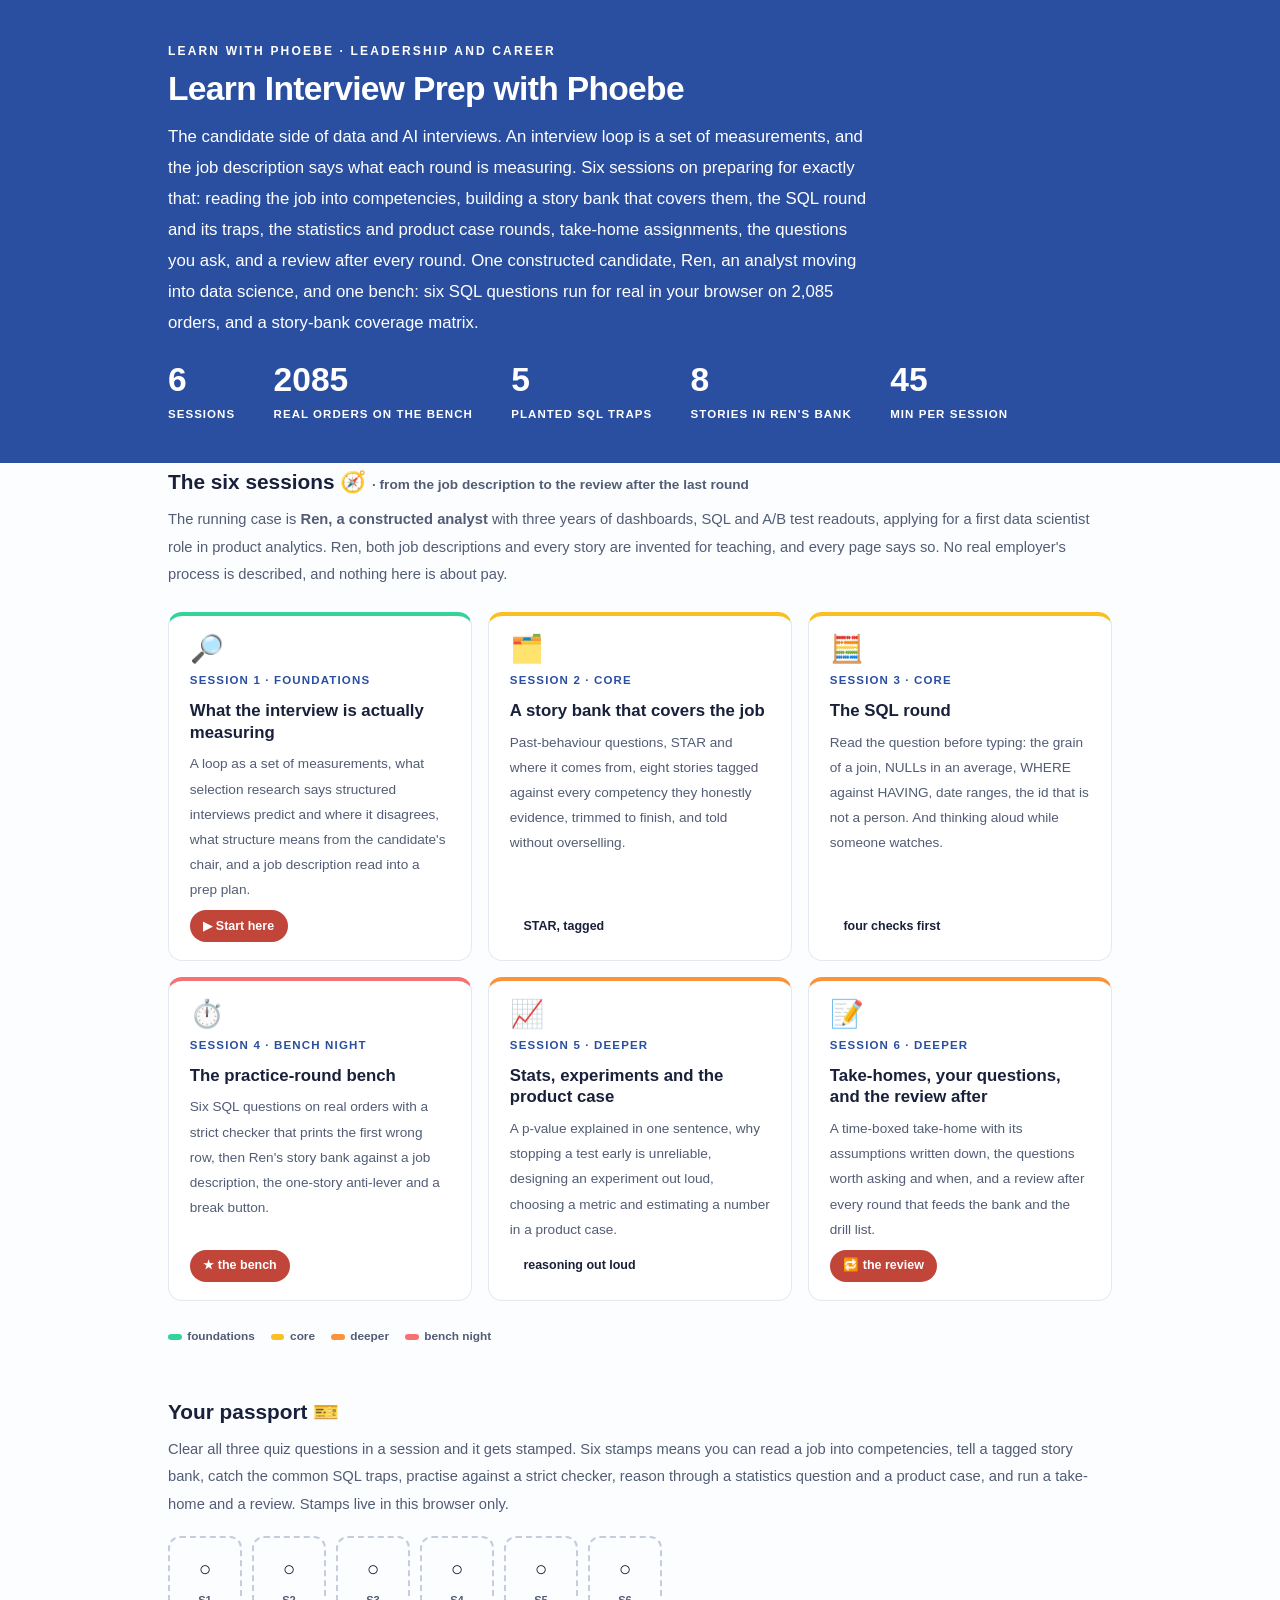
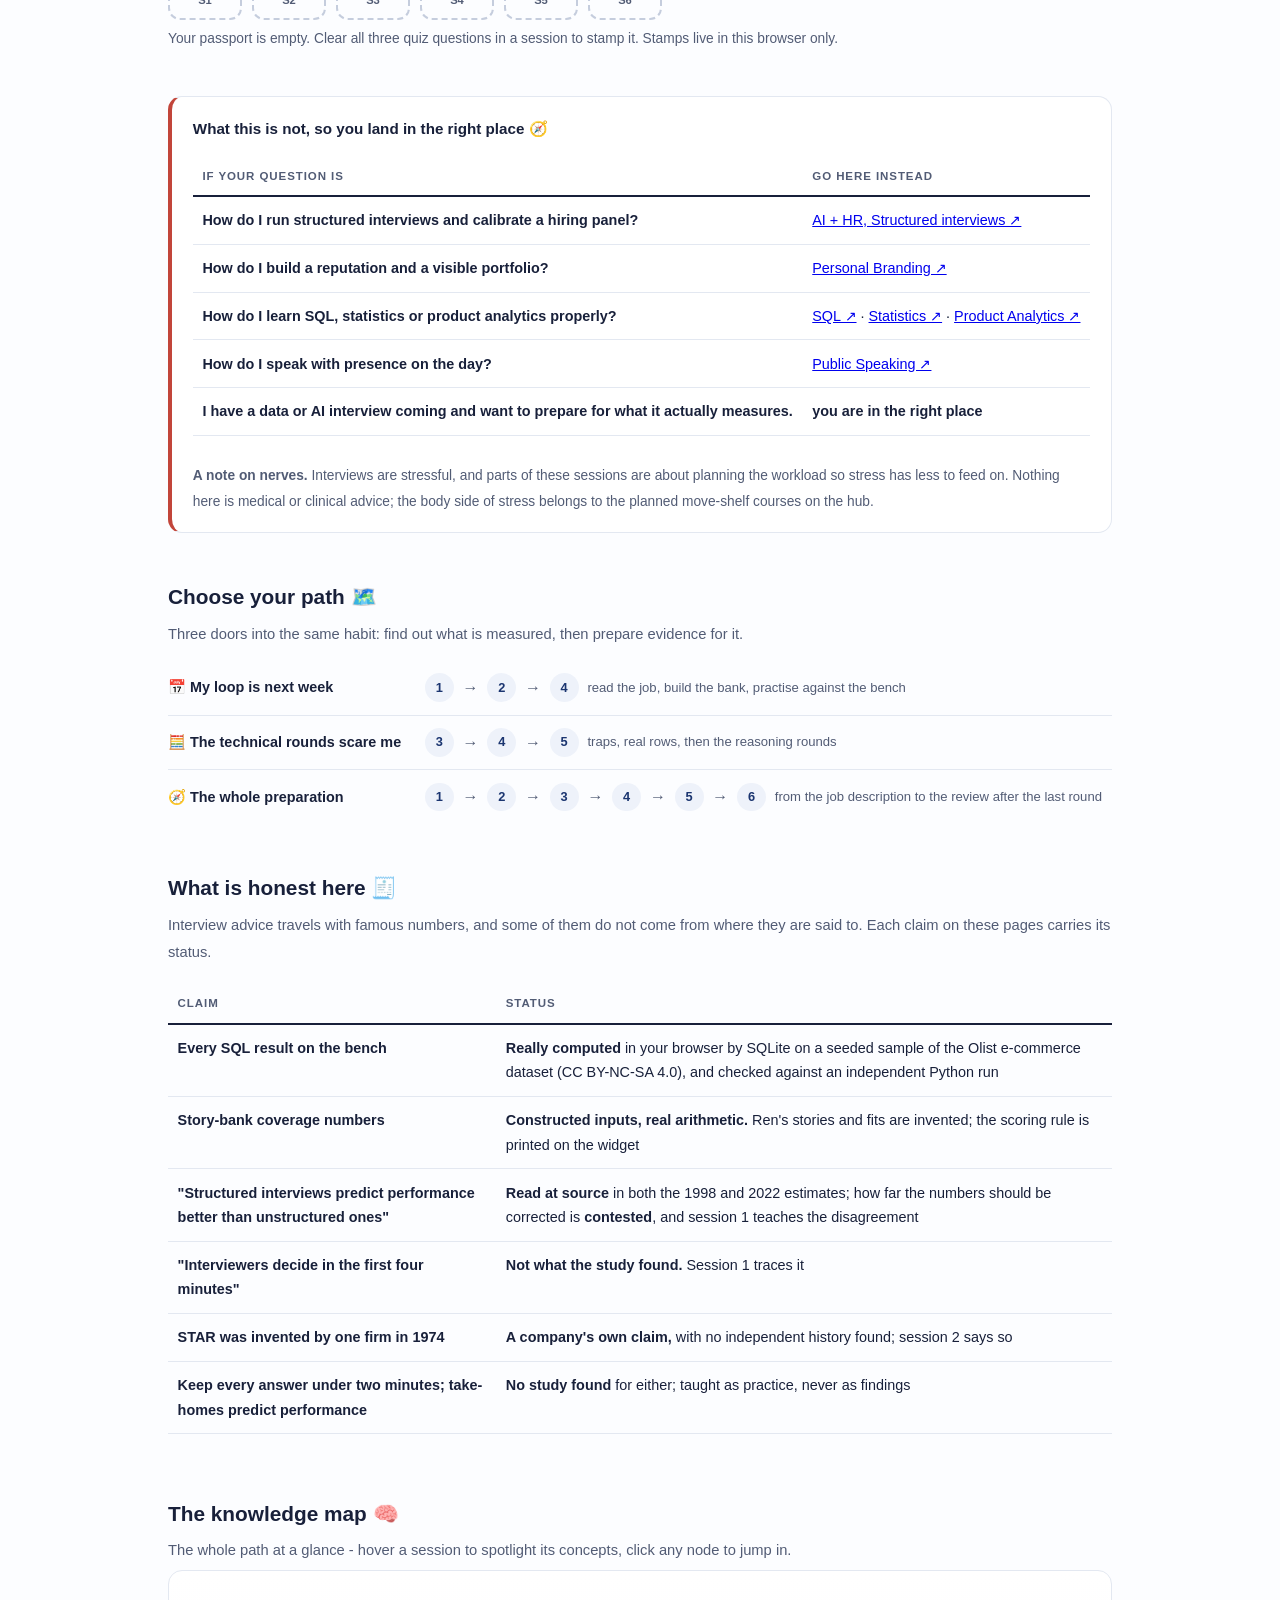
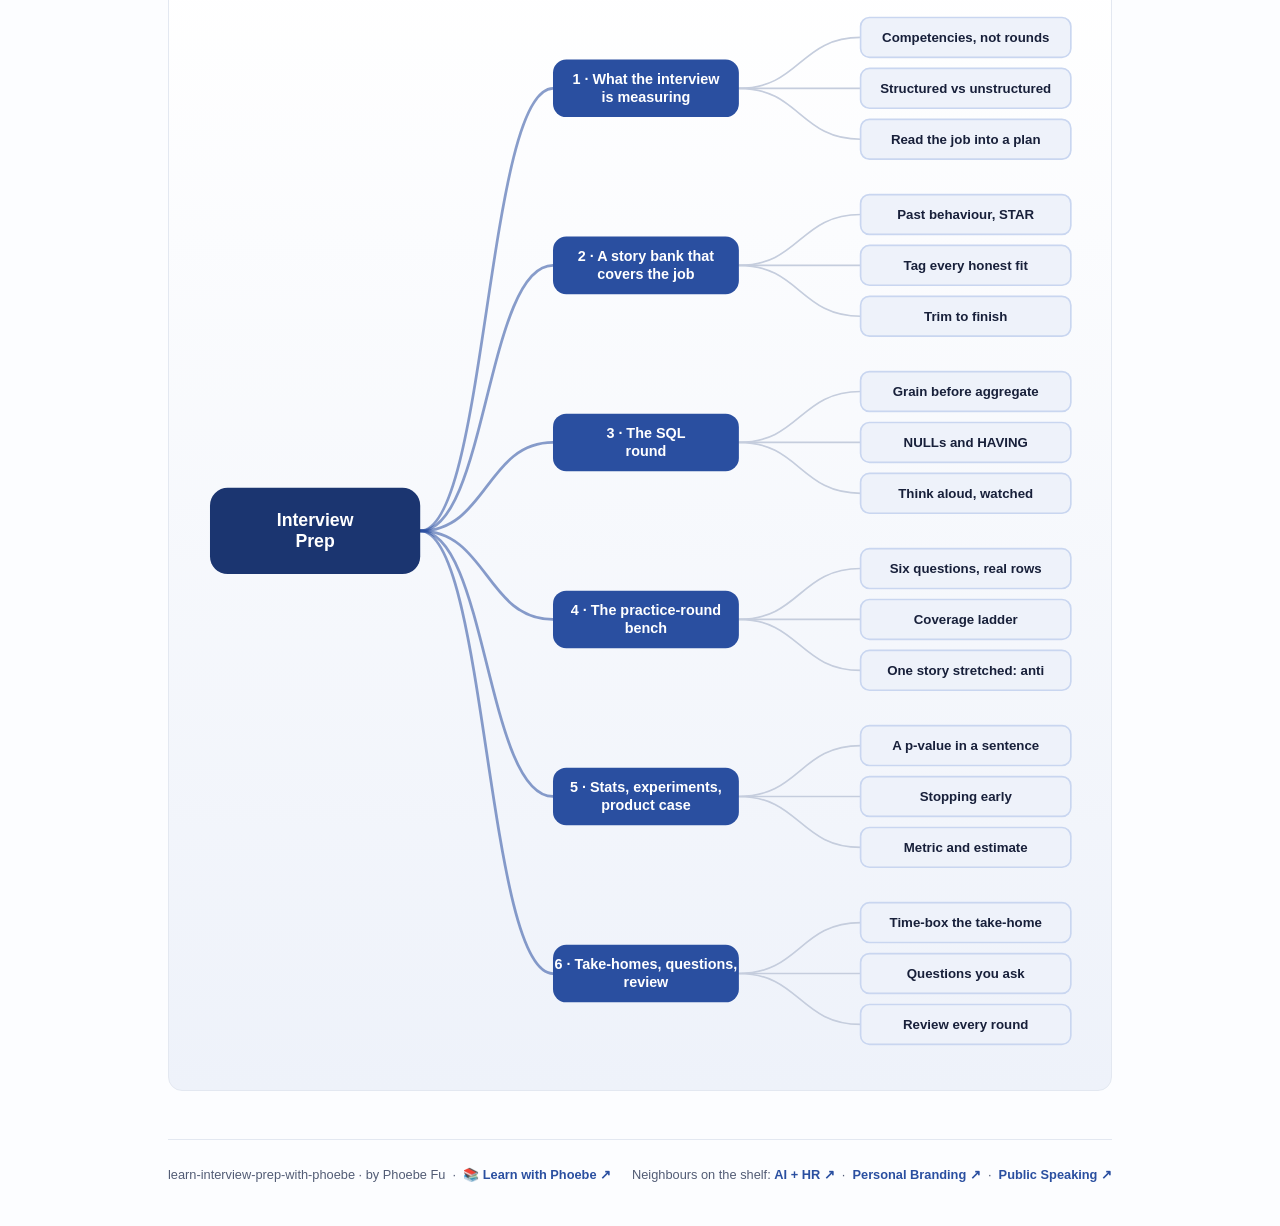
==== commit 8eae6173: "Light surfaces everywhere: lightbox, cheat panel, code boxes; contrast and phone-width fixes Every d" ====
--- a/index.html
+++ b/index.html
@@ -19,7 +19,7 @@
 <meta name="twitter:image" content="https://phoebefu6.github.io/learn-interview-prep-with-phoebe/assets/og-cover.png">
 <!-- social:end -->
 <title>Learn Interview Prep with Phoebe</title>
-<link rel="stylesheet" href="assets/style.css?v=15">
+<link rel="stylesheet" href="assets/style.css?v=17">
 <style>
 
   .stats-row { display: flex; gap: 2.4rem; margin-top: 1.5rem; flex-wrap: wrap; }
@@ -57,7 +57,7 @@
   .path { display: flex; gap: .55rem; align-items: center; padding: .75rem 0; border-bottom: .5px solid var(--hairline); flex-wrap: wrap; }
   .path:last-child { border-bottom: none; }
   .path b { min-width: 15.5rem; font-size: .9rem; }
-  .path .pstep { background: var(--indigo-50); color: var(--indigo); border-radius: 999px; padding: .16rem .68rem; font-weight: 700; font-size: .8rem; text-decoration: none; transition: all .12s ease; }
+  .path .pstep { background: var(--indigo-50); color: var(--indigo-deep); border-radius: 999px; padding: .16rem .68rem; font-weight: 700; font-size: .8rem; text-decoration: none; transition: all .12s ease; }
   .path .pstep:hover { background: var(--indigo); color: #fff; }
   .path .parr { color: var(--muted); font-weight: 700; }
 
@@ -344,6 +344,6 @@
 };
 </script>
 <script src="assets/mindmap.js?v=1"></script>
-<script src="assets/app.js?v=15"></script>
+<script src="assets/app.js?v=17"></script>
 </body>
 </html>
--- a/assets/style.css
+++ b/assets/style.css
@@ -1385,3 +1385,4 @@
 .masthead a, .masthead .sub a { color: #fff; text-decoration: underline; text-underline-offset: 2px; }
 .prompt-box b, .prompt-box strong { color: var(--indigo-deep, var(--ink)); }
 .prompt-box span, .prompt-box em, .prompt-box i { color: inherit; }
+.pp-stamp i { color: var(--ink); }
